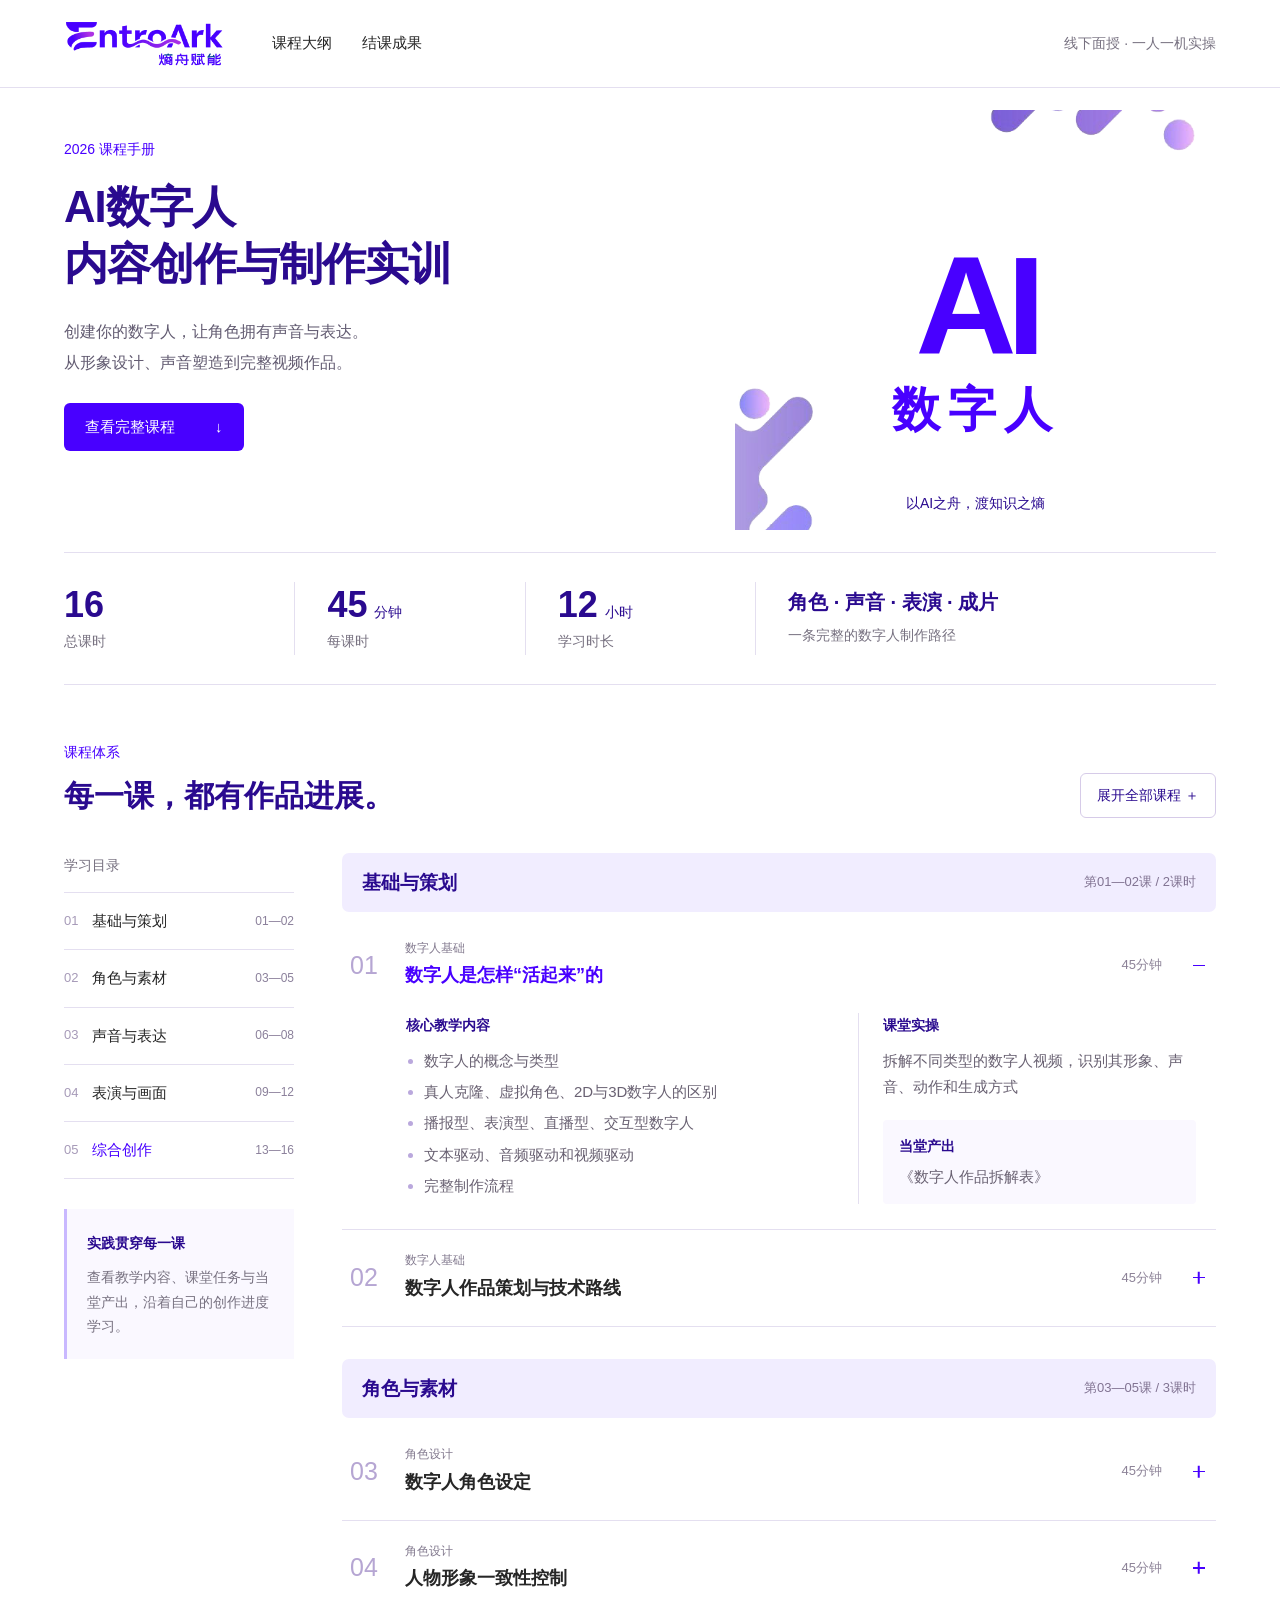
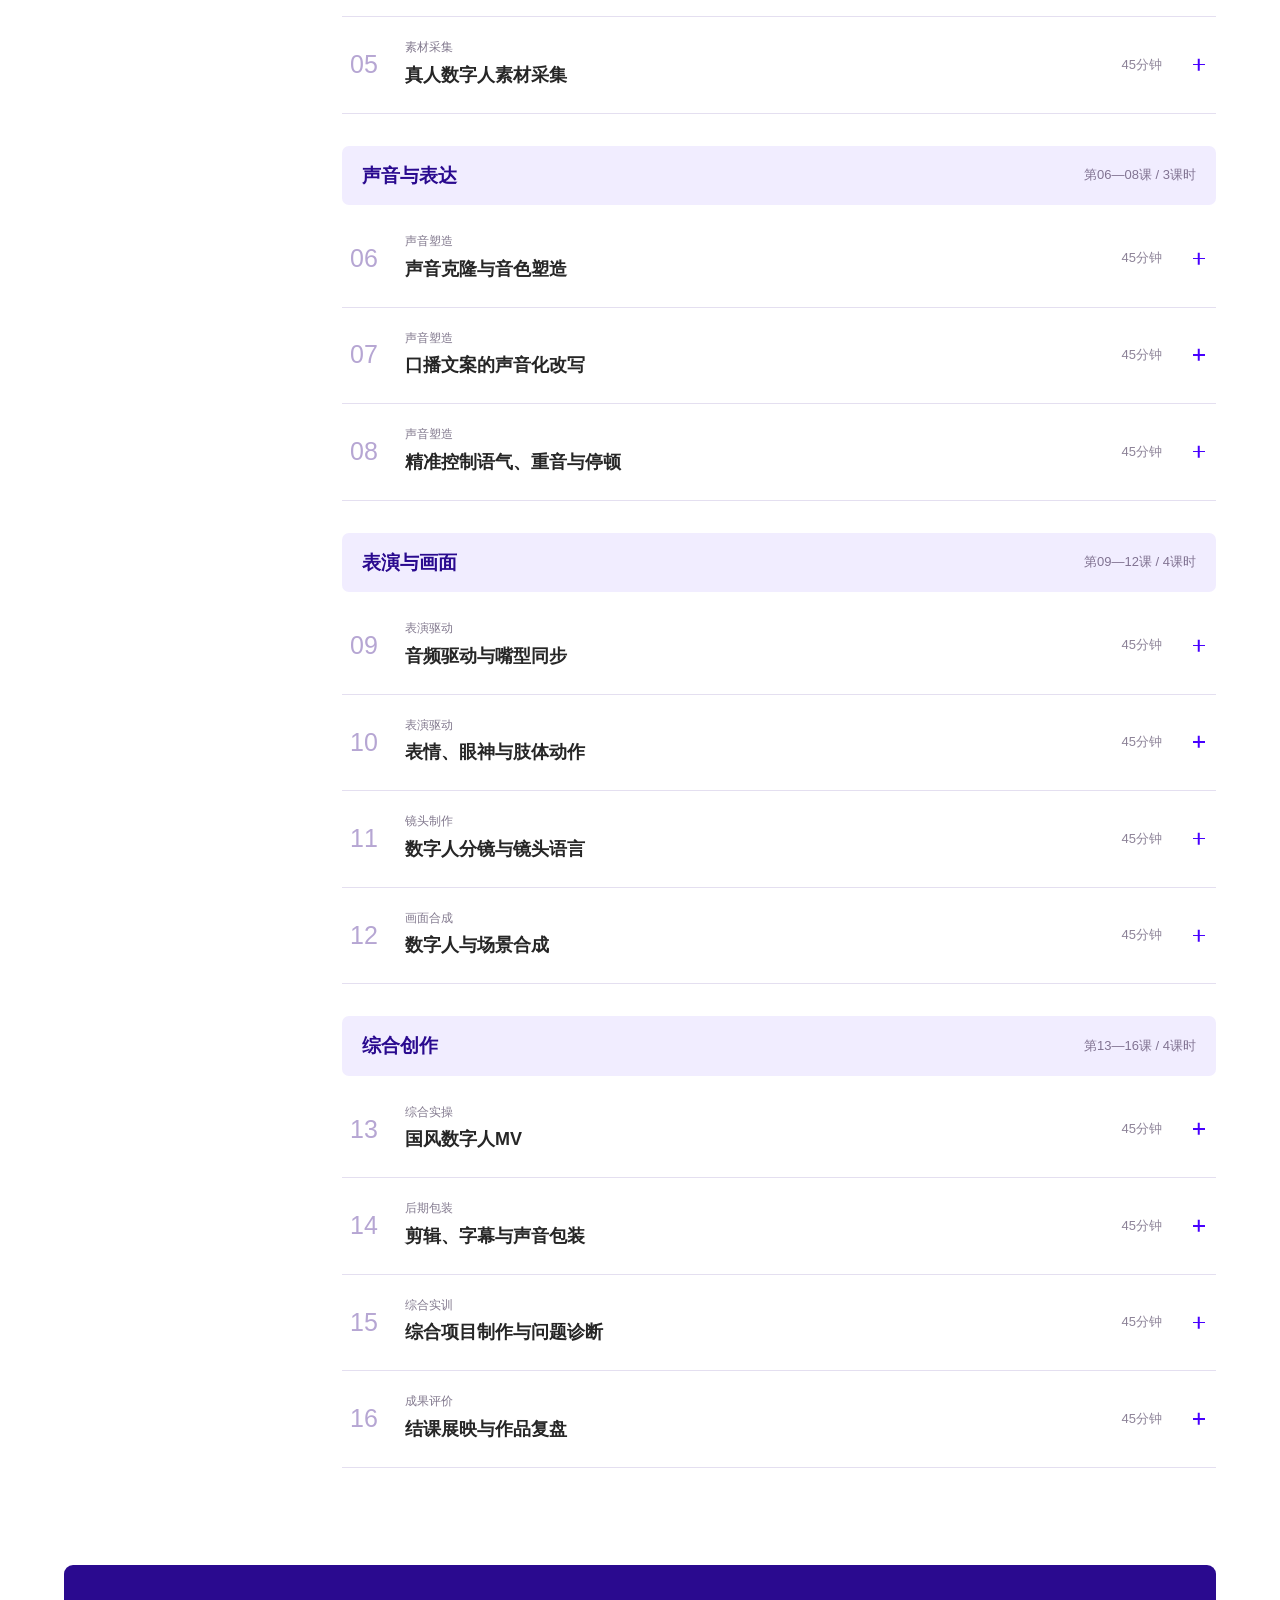
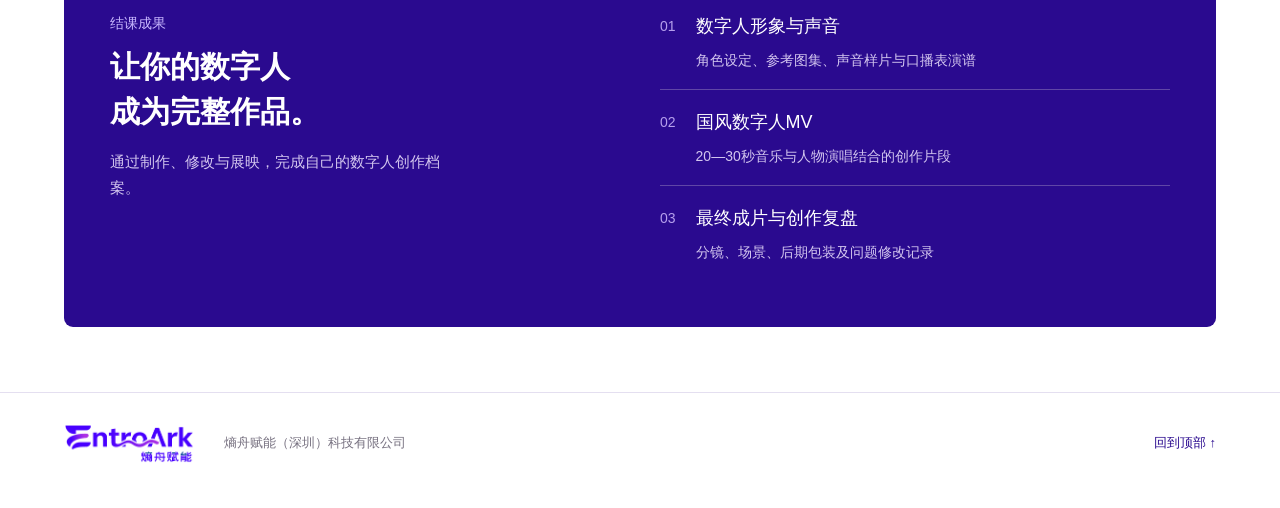
==== index.html @ 463808c7 "Deploy AI digital human course site" ====
<!doctype html><html lang="zh-CN"><head><meta charset="utf-8"><meta name="viewport" content="width=device-width,initial-scale=1"><title>AI数字人课程大纲 · 熵舟赋能</title><meta name="description" content="熵舟赋能AI数字人内容创作与制作实训，16课时课程大纲、核心教学内容、课堂实操与学习成果。"><link rel="icon" href="data:image/svg+xml,%3Csvg xmlns='http://www.w3.org/2000/svg' viewBox='0 0 32 32'%3E%3Crect width='32' height='32' rx='8' fill='%234800ff'/%3E%3Cpath d='M8 8h16v4H12v3h10v4H12v3h12v4H8z' fill='white'/%3E%3C/svg%3E"><link rel="stylesheet" href="style.css"></head><body><header class="topbar"><a class="brand" href="#top" aria-label="熵舟赋能首页"><img src="logo.png" alt="EntroArk 熵舟赋能"></a><nav aria-label="主导航"><a href="#curriculum">课程大纲</a><a href="#outcomes">结课成果</a></nav><span class="top-note">线下面授 · 一人一机实操</span></header><main id="top"><section class="hero"><div class="hero-copy"><p class="edition">2026 课程手册</p><h1>AI数字人<br>内容创作与制作实训</h1><p class="intro">创建你的数字人，让角色拥有声音与表达。<br>从形象设计、声音塑造到完整视频作品。</p><a class="primary" href="#curriculum">查看完整课程 <span aria-hidden="true">↓</span></a></div><div class="hero-art"><img src="brand-art.png" alt="" class="art"><div class="type-art" aria-hidden="true">AI<span>数字人</span></div><span class="art-caption">以AI之舟，渡知识之熵</span></div></section><div class="facts"><div><b>16</b><span>总课时</span></div><div><b>45<small>分钟</small></b><span>每课时</span></div><div><b>12<small>小时</small></b><span>学习时长</span></div><div class="fact-text"><b>角色 · 声音 · 表演 · 成片</b><span>一条完整的数字人制作路径</span></div></div><section id="curriculum" class="curriculum"><div class="section-title"><div><p class="eyebrow">课程体系</p><h2>每一课，都有作品进展。</h2></div><button id="expand" type="button" aria-expanded="false">展开全部课程 ＋</button></div><div class="curriculum-layout"><aside><p>学习目录</p><nav aria-label="课程阶段"><a href="#group-1"><span>01</span>基础与策划<small>01—02</small></a><a href="#group-2"><span>02</span>角色与素材<small>03—05</small></a><a href="#group-3"><span>03</span>声音与表达<small>06—08</small></a><a href="#group-4"><span>04</span>表演与画面<small>09—12</small></a><a href="#group-5"><span>05</span>综合创作<small>13—16</small></a></nav><div class="side-note"><b>实践贯穿每一课</b><p>查看教学内容、课堂任务与当堂产出，沿着自己的创作进度学习。</p></div></aside><div class="lessons"><section class="course-group" id="group-1"><header class="group-heading"><h3>基础与策划</h3><span>第01—02课 / 2课时</span></header><details class="lesson" id="lesson-1" open><summary><span class="lesson-number">01</span><span class="lesson-heading"><small>数字人基础</small><strong>数字人是怎样“活起来”的</strong></span><span class="duration">45分钟</span><span class="plus" aria-hidden="true"></span></summary><div class="lesson-body"><div><h4>核心教学内容</h4><ul><li>数字人的概念与类型</li><li>真人克隆、虚拟角色、2D与3D数字人的区别</li><li>播报型、表演型、直播型、交互型数字人</li><li>文本驱动、音频驱动和视频驱动</li><li>完整制作流程</li></ul></div><div class="practice"><h4>课堂实操</h4><p>拆解不同类型的数字人视频，识别其形象、声音、动作和生成方式</p><div class="output"><h4>当堂产出</h4><p>《数字人作品拆解表》</p></div></div></div></details><details class="lesson" id="lesson-2" ><summary><span class="lesson-number">02</span><span class="lesson-heading"><small>数字人基础</small><strong>数字人作品策划与技术路线</strong></span><span class="duration">45分钟</span><span class="plus" aria-hidden="true"></span></summary><div class="lesson-body"><div><h4>核心教学内容</h4><ul><li>从主题到成片的制作规划</li><li>写实、虚拟和风格化人物的选择</li><li>单人口播、多镜头讲解和剧情对话的难度区别</li><li>作品时长、画幅、场景与素材规划</li></ul></div><div class="practice"><h4>课堂实操</h4><p>选择结课作品主题，确定人物类型、视频形式和制作路线</p><div class="output"><h4>当堂产出</h4><p>《数字人作品策划单》</p></div></div></div></details></section><section class="course-group" id="group-2"><header class="group-heading"><h3>角色与素材</h3><span>第03—05课 / 3课时</span></header><details class="lesson" id="lesson-3" ><summary><span class="lesson-number">03</span><span class="lesson-heading"><small>角色设计</small><strong>数字人角色设定</strong></span><span class="duration">45分钟</span><span class="plus" aria-hidden="true"></span></summary><div class="lesson-body"><div><h4>核心教学内容</h4><ul><li>角色身份、年龄感、性格、知识背景、语言习惯和情绪基调</li><li>专家型、主持型、亲和型和剧情型角色</li><li>口头禅与表达边界</li><li>角色前后一致性</li></ul></div><div class="practice"><h4>课堂实操</h4><p>设计数字人角色，测试同一问题在不同人设下的表达</p><div class="output"><h4>当堂产出</h4><p>《数字人角色设定卡》</p></div></div></div></details><details class="lesson" id="lesson-4" ><summary><span class="lesson-number">04</span><span class="lesson-heading"><small>角色设计</small><strong>人物形象一致性控制</strong></span><span class="duration">45分钟</span><span class="plus" aria-hidden="true"></span></summary><div class="lesson-body"><div><h4>核心教学内容</h4><ul><li>脸型、五官、发型、服装、年龄和画面风格的一致性</li><li>正面、侧面、半身、全身素材</li><li>参考图使用</li><li>换脸、变年龄、服装漂移和五官变形的处理</li></ul></div><div class="practice"><h4>课堂实操</h4><p>生成同一角色的多角度素材，诊断并修正不一致问题</p><div class="output"><h4>当堂产出</h4><p>《数字人角色参考图集》</p></div></div></div></details><details class="lesson" id="lesson-5" ><summary><span class="lesson-number">05</span><span class="lesson-heading"><small>素材采集</small><strong>真人数字人素材采集</strong></span><span class="duration">45分钟</span><span class="plus" aria-hidden="true"></span></summary><div class="lesson-body"><div><h4>核心教学内容</h4><ul><li>拍摄环境、机位、构图、背景、光线和服装要求</li><li>面部遮挡、表情和动作注意事项</li><li>声音采集环境</li><li>素材质量检查</li><li>肖像与声音授权</li></ul></div><div class="practice"><h4>课堂实操</h4><p>两人一组完成形象和声音素材采集，使用检查表验收</p><div class="output"><h4>当堂产出</h4><p>《人物采集素材包》《素材质量检查表》</p></div></div></div></details></section><section class="course-group" id="group-3"><header class="group-heading"><h3>声音与表达</h3><span>第06—08课 / 3课时</span></header><details class="lesson" id="lesson-6" ><summary><span class="lesson-number">06</span><span class="lesson-heading"><small>声音塑造</small><strong>声音克隆与音色塑造</strong></span><span class="duration">45分钟</span><span class="plus" aria-hidden="true"></span></summary><div class="lesson-body"><div><h4>核心教学内容</h4><ul><li>音色、语气、情绪、语速和韵律</li><li>声音克隆素材要求</li><li>中性音色与表现力音色</li><li>数字、英文、缩写和多音字处理</li><li>吞字、破音、口音变化与音色漂移</li></ul></div><div class="practice"><h4>课堂实操</h4><p>录制声音素材，生成30秒基础口播，建立发音词典</p><div class="output"><h4>当堂产出</h4><p>数字人基础音色样片</p></div></div></div></details><details class="lesson" id="lesson-7" ><summary><span class="lesson-number">07</span><span class="lesson-heading"><small>声音塑造</small><strong>口播文案的声音化改写</strong></span><span class="duration">45分钟</span><span class="plus" aria-hidden="true"></span></summary><div class="lesson-body"><div><h4>核心教学内容</h4><ul><li>书面语与口语的区别</li><li>控制句长和呼吸长度</li><li>降低信息密度</li><li>删除AI套话</li><li>数字、日期和英文的读法转换</li><li>根据角色调整用词</li></ul></div><div class="practice"><h4>课堂实操</h4><p>将一段书面介绍改写成自然口播，通过真人试读修改</p><div class="output"><h4>当堂产出</h4><p>60秒数字人口播稿</p></div></div></div></details><details class="lesson" id="lesson-8" ><summary><span class="lesson-number">08</span><span class="lesson-heading"><small>声音塑造</small><strong>精准控制语气、重音与停顿</strong></span><span class="duration">45分钟</span><span class="plus" aria-hidden="true"></span></summary><div class="lesson-body"><div><h4>核心教学内容</h4><ul><li>口播表演谱</li><li>短停、中停和长停</li><li>重读、弱读、拖音和尾音</li><li>情绪、语速和语调控制</li><li>标点、语音标签、参数与SSML</li><li>分段生成、真人导引和后期精修</li></ul></div><div class="practice"><h4>课堂实操</h4><p>同一文案分别制作默认版、表演谱控制版和精修版</p><div class="output"><h4>当堂产出</h4><p>《数字人口播表演谱》及精修音频</p></div></div></div></details></section><section class="course-group" id="group-4"><header class="group-heading"><h3>表演与画面</h3><span>第09—12课 / 4课时</span></header><details class="lesson" id="lesson-9" ><summary><span class="lesson-number">09</span><span class="lesson-heading"><small>表演驱动</small><strong>音频驱动与嘴型同步</strong></span><span class="duration">45分钟</span><span class="plus" aria-hidden="true"></span></summary><div class="lesson-body"><div><h4>核心教学内容</h4><ul><li>数字人口型驱动原理</li><li>音素、口型和时间轴</li><li>文本驱动与最终音频驱动</li><li>干净人声的重要性</li><li>嘴型提前、延后、长句失步和句尾异常的处理</li></ul></div><div class="practice"><h4>课堂实操</h4><p>使用精修音频驱动数字人，修正一段口型问题</p><div class="output"><h4>当堂产出</h4><p>30—60秒嘴型测试视频</p></div></div></div></details><details class="lesson" id="lesson-10" ><summary><span class="lesson-number">10</span><span class="lesson-heading"><small>表演驱动</small><strong>表情、眼神与肢体动作</strong></span><span class="duration">45分钟</span><span class="plus" aria-hidden="true"></span></summary><div class="lesson-body"><div><h4>核心教学内容</h4><ul><li>嘴型、眼神、表情和微动作</li><li>眨眼与眼神落点</li><li>手势、头部动作和语义的关系</li><li>动作循环和机械点头</li><li>景别对动作的影响</li><li>恐怖谷问题</li></ul></div><div class="practice"><h4>课堂实操</h4><p>为口播稿标注表情与动作，制作机械版和自然版对比</p><div class="output"><h4>当堂产出</h4><p>《表情动作标注稿》及表演片段</p></div></div></div></details><details class="lesson" id="lesson-11" ><summary><span class="lesson-number">11</span><span class="lesson-heading"><small>镜头制作</small><strong>数字人分镜与镜头语言</strong></span><span class="duration">45分钟</span><span class="plus" aria-hidden="true"></span></summary><div class="lesson-body"><div><h4>核心教学内容</h4><ul><li>全景、中景、近景和特写</li><li>口播镜头、演示镜头、情绪镜头和转场镜头</li><li>根据文案切分镜头</li><li>数字人与图片、图表及辅助画面的组合</li></ul></div><div class="practice"><h4>课堂实操</h4><p>将60秒口播拆分成8—12个镜头，绘制简易分镜</p><div class="output"><h4>当堂产出</h4><p>《数字人视频分镜表》</p></div></div></div></details><details class="lesson" id="lesson-12" ><summary><span class="lesson-number">12</span><span class="lesson-heading"><small>画面合成</small><strong>数字人与场景合成</strong></span><span class="duration">45分钟</span><span class="plus" aria-hidden="true"></span></summary><div class="lesson-body"><div><h4>核心教学内容</h4><ul><li>纯色背景、绿幕、虚拟场景和真实场景</li><li>抠像与发丝处理</li><li>人物与背景的光线、色温、景深和清晰度匹配</li><li>阴影与空间关系</li><li>虚拟演播室搭建</li></ul></div><div class="practice"><h4>课堂实操</h4><p>将数字人放入两个不同场景，修正人物与环境不协调问题</p><div class="output"><h4>当堂产出</h4><p>两版数字人场景合成画面</p></div></div></div></details></section><section class="course-group" id="group-5"><header class="group-heading"><h3>综合创作</h3><span>第13—16课 / 4课时</span></header><details class="lesson" id="lesson-13" ><summary><span class="lesson-number">13</span><span class="lesson-heading"><small>综合实操</small><strong>国风数字人MV</strong></span><span class="duration">45分钟</span><span class="plus" aria-hidden="true"></span></summary><div class="lesson-body"><div><h4>核心教学内容</h4><ul><li>国风数字人MV的基本结构</li><li>音乐节奏与歌词情绪拆解</li><li>数字人演唱口型生成</li><li>人物、服装和国风场景统一</li><li>根据音乐节点组织人物镜头、空镜与特效镜头</li><li>卡点、转场、字幕和氛围包装</li></ul></div><div class="practice"><h4>课堂实操</h4><p>学生完成一个20—30秒的国风数字人MV片段</p><div class="output"><h4>当堂产出</h4><p>20—30秒国风数字人MV成片</p></div></div></div></details><details class="lesson" id="lesson-14" ><summary><span class="lesson-number">14</span><span class="lesson-heading"><small>后期包装</small><strong>剪辑、字幕与声音包装</strong></span><span class="duration">45分钟</span><span class="plus" aria-hidden="true"></span></summary><div class="lesson-body"><div><h4>核心教学内容</h4><ul><li>数字人视频节奏</li><li>有效停顿与自然呼吸</li><li>字幕断句和关键词强调</li><li>音乐、人声与音效关系</li><li>辅助画面与转场</li><li>不同画幅适配</li><li>输出规格</li></ul></div><div class="practice"><h4>课堂实操</h4><p>对数字人原片进行字幕、音乐、辅助画面和节奏包装</p><div class="output"><h4>当堂产出</h4><p>数字人成片1.0</p></div></div></div></details><details class="lesson" id="lesson-15" ><summary><span class="lesson-number">15</span><span class="lesson-heading"><small>综合实训</small><strong>综合项目制作与问题诊断</strong></span><span class="duration">45分钟</span><span class="plus" aria-hidden="true"></span></summary><div class="lesson-body"><div><h4>核心教学内容</h4><ul><li>综合检查人物统一、音色稳定、语气停顿、嘴型、表情动作、镜头、场景、字幕和音乐</li><li>判断重新生成或后期修改</li></ul></div><div class="practice"><h4>课堂实操</h4><p>展示半成品；同学互评；讲师诊断；学生现场修改</p><div class="output"><h4>当堂产出</h4><p>数字人成片2.0</p></div></div></div></details><details class="lesson" id="lesson-16" ><summary><span class="lesson-number">16</span><span class="lesson-heading"><small>成果评价</small><strong>结课展映与作品复盘</strong></span><span class="duration">45分钟</span><span class="plus" aria-hidden="true"></span></summary><div class="lesson-body"><div><h4>核心教学内容</h4><ul><li>创作思路说明</li><li>技术路线复盘</li><li>初始生成版与最终版对比</li><li>问题解决方法总结</li><li>个人作品档案整理</li></ul></div><div class="practice"><h4>课堂实操</h4><p>作品展映、学生讲解、同伴评价和讲师点评</p><div class="output"><h4>当堂产出</h4><p>最终成片及作品复盘报告</p></div></div></div></details></section></div></div></section><section id="outcomes" class="outcomes"><div><p class="eyebrow">结课成果</p><h2>让你的数字人<br>成为完整作品。</h2><p>通过制作、修改与展映，完成自己的数字人创作档案。</p></div><div class="outcome-list"><div><span>01</span><p><strong>数字人形象与声音</strong><small>角色设定、参考图集、声音样片与口播表演谱</small></p></div><div><span>02</span><p><strong>国风数字人MV</strong><small>20—30秒音乐与人物演唱结合的创作片段</small></p></div><div><span>03</span><p><strong>最终成片与创作复盘</strong><small>分镜、场景、后期包装及问题修改记录</small></p></div></div></section></main><footer><img src="logo.png" alt="熵舟赋能"><p>熵舟赋能（深圳）科技有限公司</p><a href="#top">回到顶部 ↑</a></footer><script src="app.js"></script></body></html>
---- style.css ----
:root{--purple:#4800ff;--ink:#2a0a8f;--text:#262626;--muted:#777180;--line:#e4dff0;--pale:#faf8ff;--soft:#f1edff}*{box-sizing:border-box}html{scroll-behavior:smooth;scroll-padding-top:100px}body{margin:0;color:var(--text);font:16px/1.75 'Microsoft YaHei','PingFang SC',sans-serif;background:#fff}a{color:inherit;text-decoration:none}button{font:inherit;cursor:pointer}a:focus-visible,button:focus-visible,summary:focus-visible{outline:3px solid #8a5cff;outline-offset:5px}.topbar{height:88px;display:flex;align-items:center;gap:48px;padding:0 max(5vw,24px);border-bottom:1px solid var(--line);background:white}.brand img{width:160px;display:block}.topbar nav{display:flex;gap:30px;font-size:15px}.topbar nav a:hover{color:var(--purple)}.top-note{margin-left:auto;color:var(--muted);font-size:14px}main,footer{max-width:1440px;margin:auto}.hero{display:grid;grid-template-columns:1.3fr 1fr;min-height:465px;margin:0 5%;border-bottom:1px solid var(--line)}.hero-copy{padding:49px 0 42px;position:relative;z-index:1}.edition{color:var(--purple);margin:0 0 17px;font-size:14px}.hero h1{font-size:clamp(32px,3.4vw,51px);line-height:1.32;letter-spacing:-1px;color:var(--ink);margin:0 0 24px;font-weight:800}.intro{color:#625b71;line-height:1.9;margin-bottom:25px}.primary{display:inline-flex;align-items:center;gap:40px;background:var(--purple);color:white;padding:11px 21px;border-radius:6px;font-size:15px}.primary:hover{background:var(--ink)}.hero-art{position:relative;overflow:hidden;margin:22px 0 22px 20px;background:white}.art{width:100%;height:100%;position:absolute;object-fit:cover;object-position:center 35%;opacity:.65}.type-art{position:absolute;inset:30px 0 0;display:flex;flex-direction:column;align-items:center;justify-content:center;font-size:140px;line-height:.98;font-weight:900;color:var(--purple);letter-spacing:-10px}.type-art span{font-size:48px;letter-spacing:8px;margin-top:12px}.art-caption{position:absolute;bottom:15px;left:0;right:0;text-align:center;color:var(--ink);font-size:14px}.facts{margin:0 5%;padding:29px 0;display:grid;grid-template-columns:1fr 1fr 1fr 2fr;border-bottom:1px solid var(--line)}.facts>div{padding-left:32px;border-left:1px solid var(--line)}.facts>div:first-child{padding-left:0;border:0}.facts b{display:block;color:var(--ink);font-size:36px;line-height:1.25}.facts b small{font-size:14px;font-weight:400;margin-left:7px}.facts span{color:var(--muted);font-size:14px}.facts .fact-text{display:flex;flex-direction:column;justify-content:center}.facts .fact-text b{font-size:20px;margin-bottom:8px}.curriculum{padding:55px 5% 65px}.section-title{display:flex;justify-content:space-between;align-items:flex-end;margin-bottom:35px;gap:20px}.eyebrow{font-size:14px;color:var(--purple);margin:0 0 8px}h2{font-size:30px;line-height:1.5;margin:0;color:var(--ink)}#expand{background:#fff;border:1px solid #d6cbe8;border-radius:6px;font-size:14px;color:var(--ink);padding:9px 16px;white-space:nowrap}.curriculum-layout{display:grid;grid-template-columns:230px 1fr;gap:48px}aside{align-self:start;position:sticky;top:30px}aside>p{font-size:14px;color:var(--muted);margin:0 0 15px}aside nav{display:flex;flex-direction:column;border-top:1px solid var(--line)}aside nav a{display:flex;align-items:center;gap:14px;padding:15px 0;border-bottom:1px solid var(--line);font-size:15px}aside nav a span{font-size:13px;color:#a69ab8}aside nav a small{margin-left:auto;color:#8b809b;font-size:12px}aside nav a:hover,aside nav a.active{color:var(--purple)}.side-note{margin-top:30px;background:var(--pale);padding:20px;border-left:3px solid #c9b8ff}.side-note b{font-size:14px;color:var(--ink)}.side-note p{font-size:14px;color:var(--muted);margin:8px 0 0}.course-group{margin-bottom:32px;scroll-margin-top:24px}.group-heading{display:flex;align-items:center;justify-content:space-between;gap:15px;padding:13px 20px;background:var(--soft);border-radius:7px;margin-bottom:6px}.group-heading h3{font-size:19px;color:var(--ink);margin:0}.group-heading>span{font-size:13px;color:#817392}.lesson{border-bottom:1px solid var(--line)}summary{display:flex;align-items:center;gap:20px;list-style:none;cursor:pointer;padding:23px 8px}summary::-webkit-details-marker{display:none}.lesson-number{font-size:25px;color:#b6a6d3;font-weight:500;min-width:35px}.lesson-heading{flex:1}.lesson-heading small{display:block;color:#82798e;font-size:12px;line-height:1.3;margin-bottom:6px}.lesson-heading strong{font-size:18px;font-weight:600;line-height:1.5}.duration{font-size:13px;color:#8c8297;white-space:nowrap}.plus{position:relative;width:18px;height:18px;margin-left:8px;flex-shrink:0}.plus:before,.plus:after{content:'';position:absolute;background:var(--purple);top:8px;left:3px;width:12px;height:1.5px}.plus:after{transform:rotate(90deg)}details[open] .plus:after{transform:rotate(0)}details[open] .lesson-heading strong,summary:hover .lesson-heading strong{color:var(--purple)}.lesson-body{padding:0 20px 25px 64px;display:grid;grid-template-columns:1.25fr 1fr;gap:30px}.lesson-body h4{font-size:14px;color:var(--ink);margin:0 0 10px}.lesson-body ul{margin:0;padding-left:18px;color:#696172;font-size:15px}.lesson-body li{margin-bottom:5px}.lesson-body li::marker{color:#baa8dd}.practice{border-left:1px solid var(--line);padding-left:24px}.practice p{font-size:15px;color:#696172;margin:0}.output{margin-top:20px;background:var(--pale);padding:14px 16px;border-radius:4px}.output h4{margin-bottom:5px}.outcomes{margin:0 5% 65px;background:var(--ink);color:white;display:grid;grid-template-columns:1fr 1fr;gap:40px;padding:46px;border-radius:9px}.outcomes h2{color:white}.outcomes .eyebrow{color:#c9b8ff}.outcomes>div>p:last-child{color:#d3c6ef;max-width:330px;font-size:15px}.outcome-list>div{display:flex;align-items:flex-start;gap:20px;padding:17px 0;border-bottom:1px solid #6046a6}.outcome-list>div:first-child{padding-top:0}.outcome-list>div:last-child{border:0}.outcome-list span{color:#b6a0ed;font-size:14px;padding-top:3px}.outcome-list p{margin:0}.outcome-list strong{display:block;font-size:18px;font-weight:500}.outcome-list small{display:block;font-size:14px;color:#d3c6ef;margin-top:5px}footer{padding:26px 5% 40px;border-top:1px solid var(--line);display:flex;align-items:center;gap:30px;font-size:13px;color:var(--muted)}footer img{width:130px}footer a{margin-left:auto;color:var(--ink)}@media(min-width:1600px){.hero h1{font-size:51px}}@media(max-width:900px){.top-note{display:none}.topbar nav{margin-left:auto}.hero{grid-template-columns:1.5fr 1fr}.type-art{font-size:110px}.type-art span{font-size:32px}.curriculum-layout{grid-template-columns:180px 1fr;gap:24px}.lesson-body{grid-template-columns:1fr;padding-left:20px;gap:22px}.practice{border-left:0;padding-left:0}.facts .fact-text b{font-size:16px}.outcomes{padding:30px;gap:25px}}@media(max-width:640px){.topbar{height:72px;padding:0 20px;gap:15px}.brand img{width:122px}.topbar nav{gap:16px;font-size:13px}.hero{display:block;min-height:auto;margin:0 20px}.hero-copy{padding:32px 0}.hero h1{font-size:32px;letter-spacing:-.5px}.intro{font-size:14px}.hero-art{display:none}.facts{margin:0 20px;grid-template-columns:repeat(3,1fr);padding:22px 0;gap:20px 0}.facts>div{padding-left:18px}.facts b{font-size:30px}.facts>div.fact-text{grid-column:1/-1;border:0;padding:12px 0 0;border-top:1px solid var(--line)}.curriculum{padding:35px 20px}.section-title{align-items:flex-start;gap:15px}.section-title h2{font-size:23px}#expand{font-size:12px;padding:7px 9px;margin-top:35px}.curriculum-layout{display:block}aside{position:static;margin-bottom:25px}aside>p,.side-note{display:none}aside nav{display:flex;flex-direction:row;overflow-x:auto;gap:16px;padding-bottom:6px}aside nav a{white-space:nowrap;gap:5px;font-size:13px;padding:10px 0}aside nav a small{display:none}.group-heading{padding:12px}.group-heading h3{font-size:17px}.group-heading>span{font-size:12px}summary{gap:12px;padding:20px 1px}.lesson-number{font-size:21px;min-width:26px}.lesson-heading strong{font-size:16px}.duration{display:none}.lesson-body{padding:0 8px 23px 38px}.outcomes{margin:0 20px 35px;display:block;padding:26px}.outcomes h2{font-size:27px}.outcome-list{margin-top:30px}footer{padding:25px 20px;flex-wrap:wrap;gap:12px}footer p{font-size:12px}footer a{font-size:12px}footer img{width:110px}}@media(prefers-reduced-motion:reduce){html{scroll-behavior:auto}}@media print{.topbar nav,.top-note,#expand,aside,.primary,footer a{display:none}.hero-art{display:none}.hero{display:block;min-height:auto}.hero-copy{padding:20px 0}.hero h1{font-size:30px}.curriculum-layout{display:block}.lesson{break-inside:avoid}.lesson-body{display:grid}.outcomes{break-inside:avoid}.curriculum{padding-top:25px}}
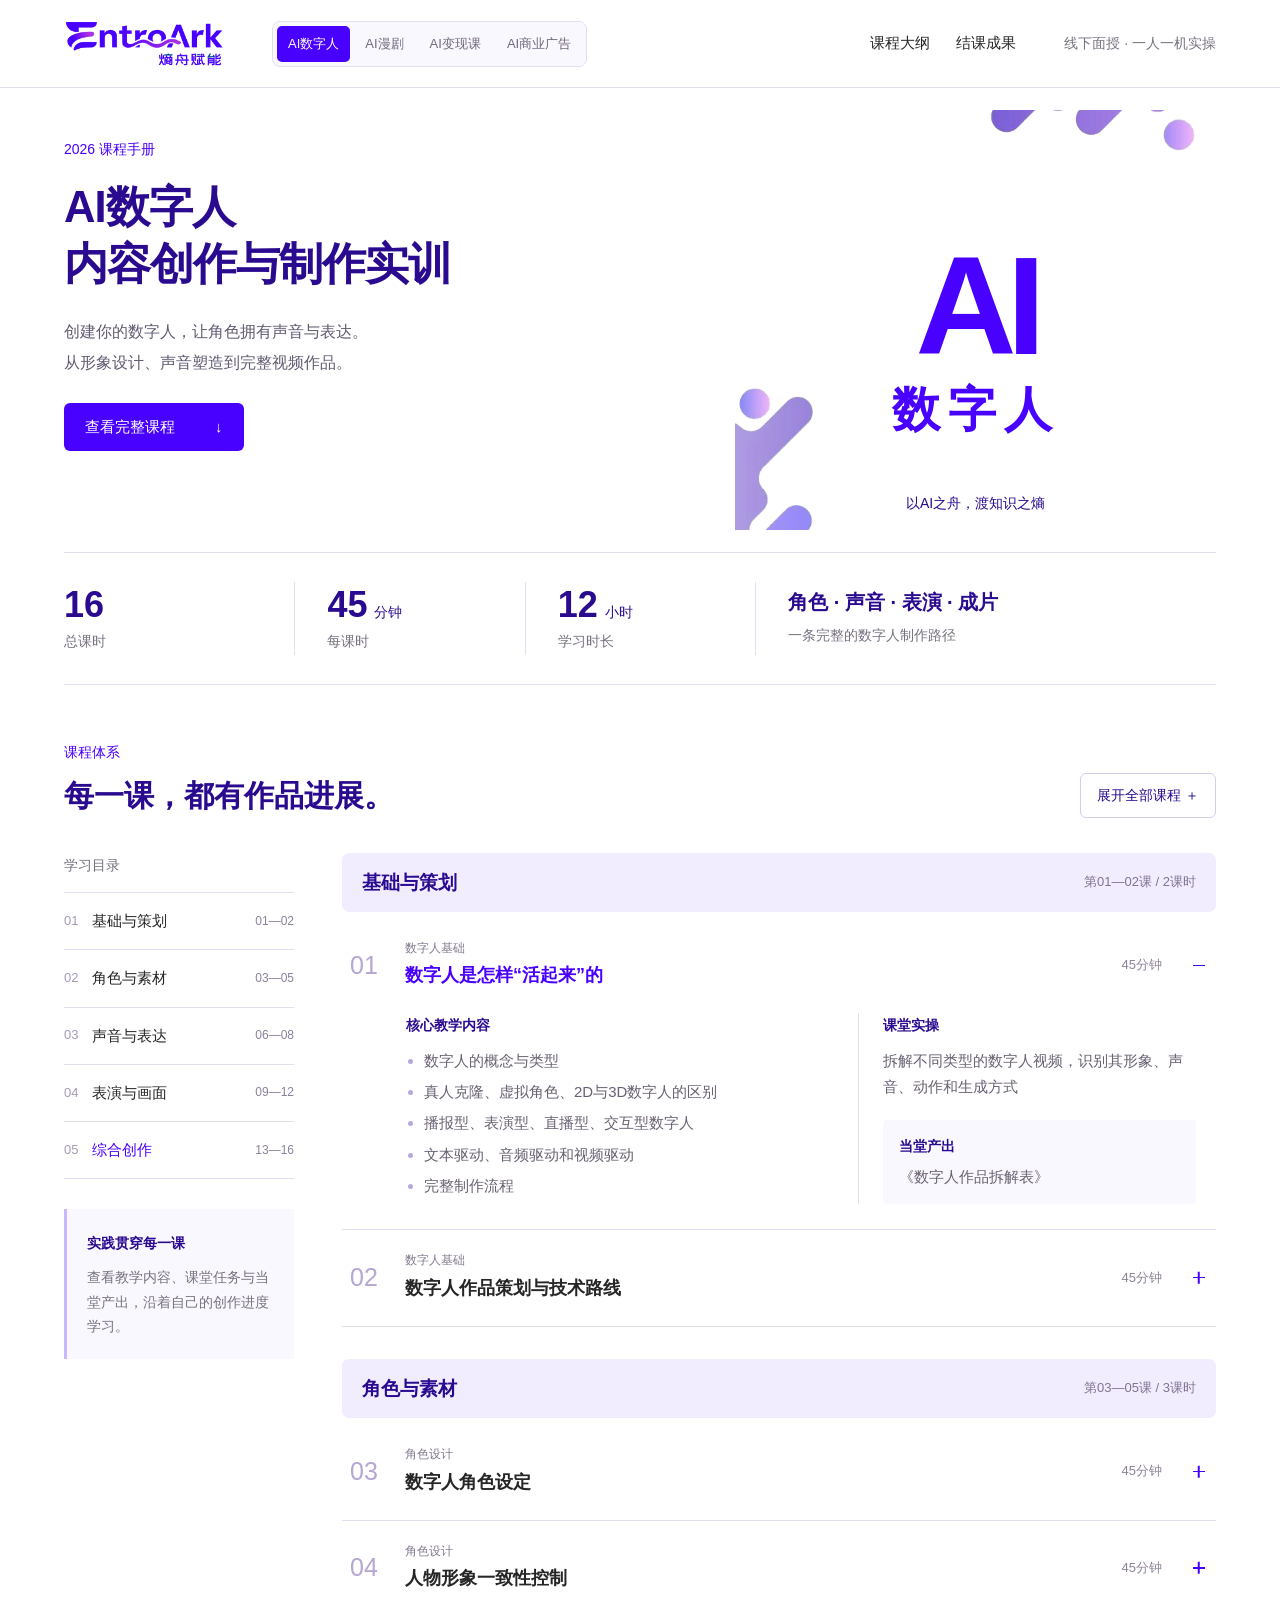
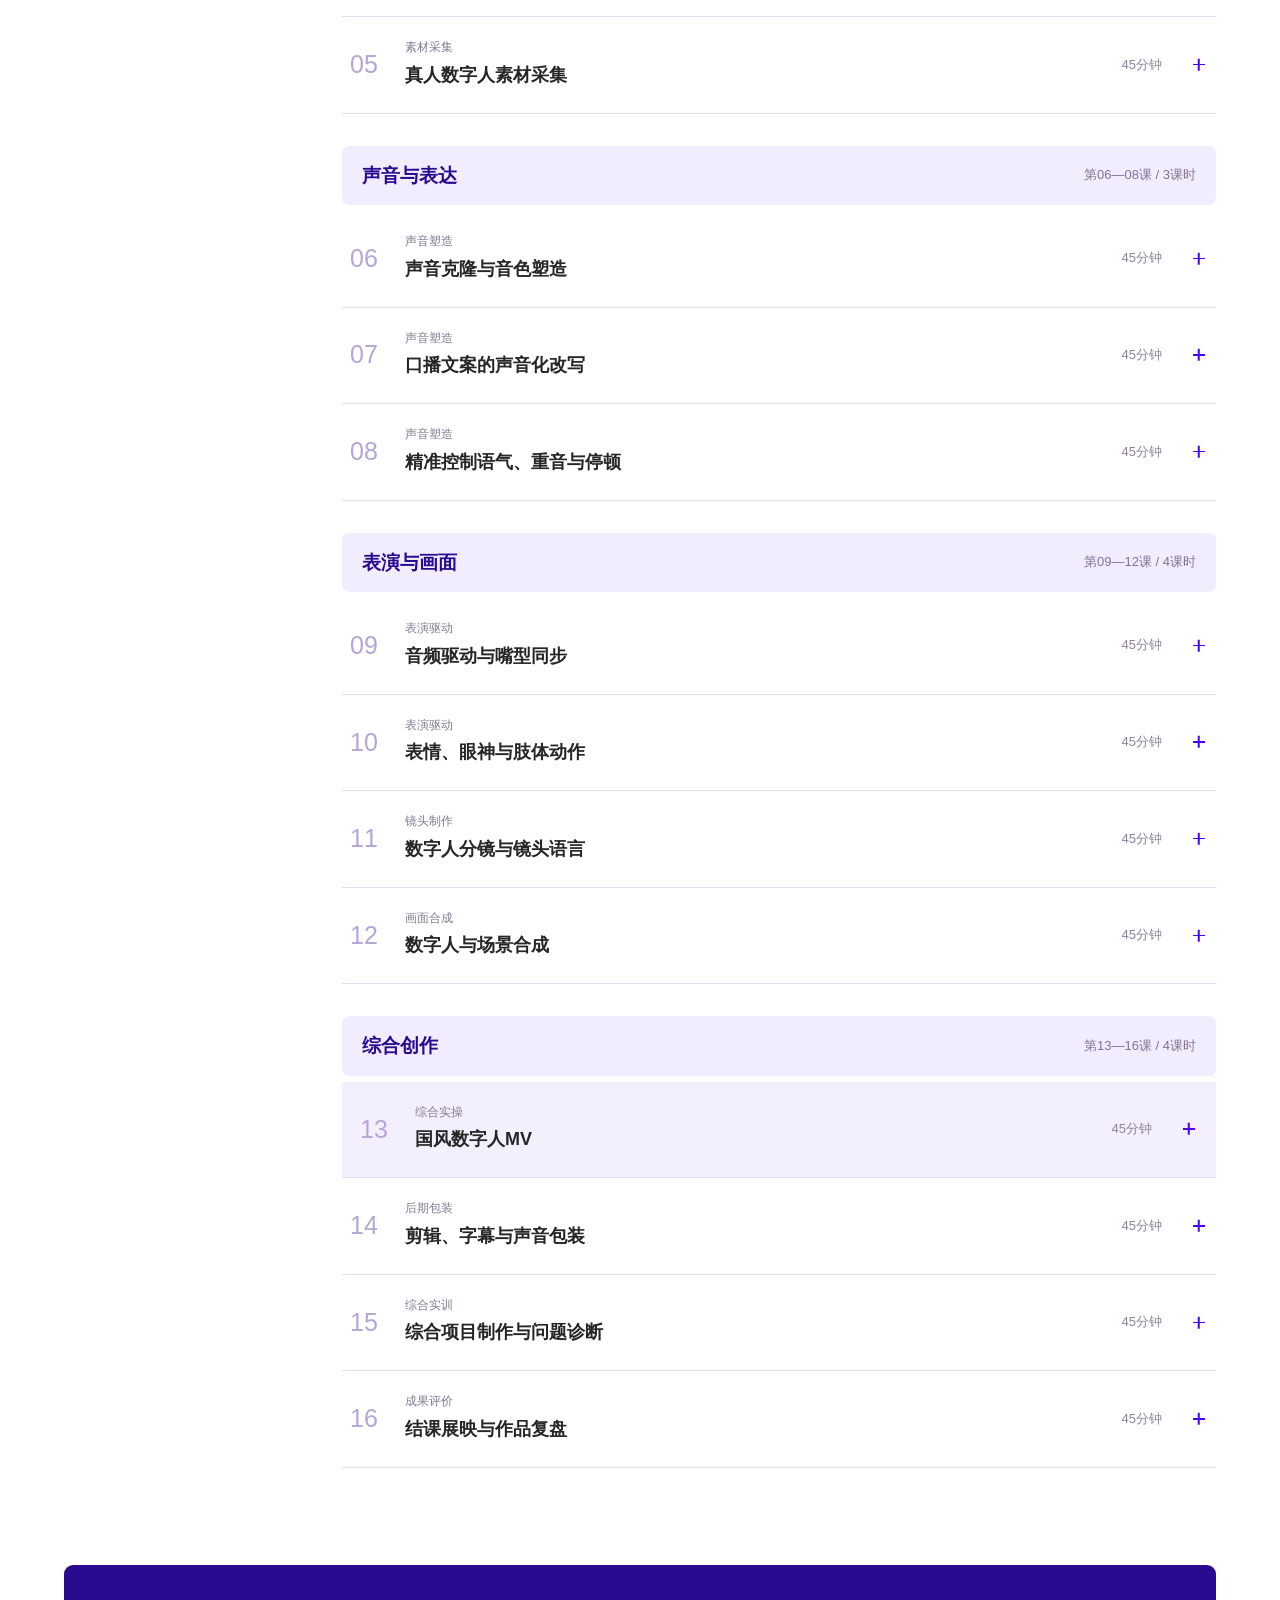
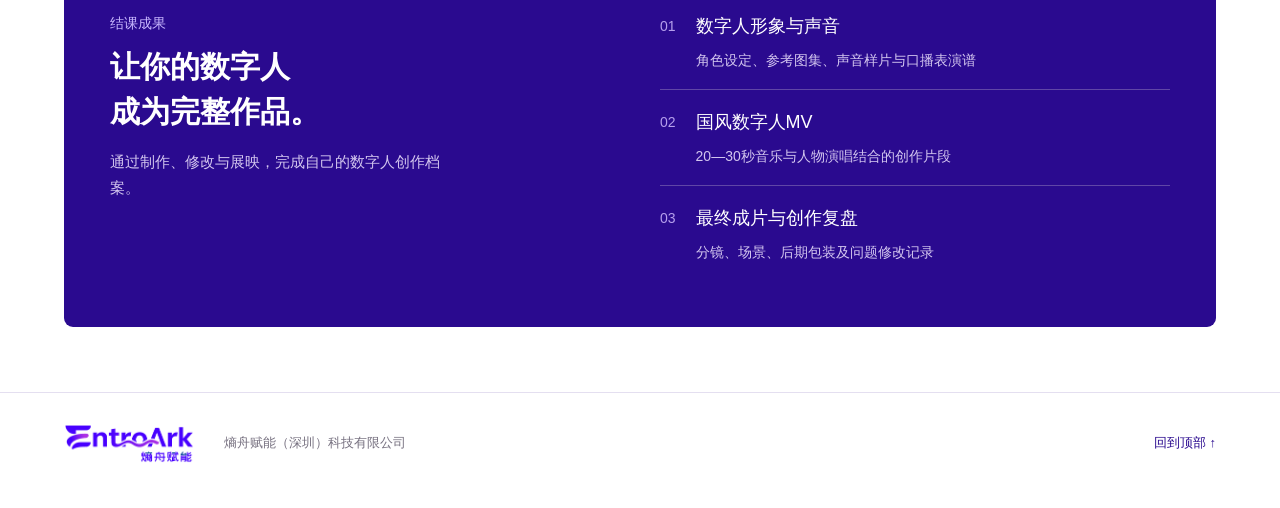
==== commit 28f08eff: "Add AI commercial advertising course category" ====
--- a/index.html
+++ b/index.html
@@ -1 +1 @@
-<!doctype html><html lang="zh-CN"><head><meta charset="utf-8"><meta name="viewport" content="width=device-width,initial-scale=1"><title>AI数字人课程大纲 · 熵舟赋能</title><meta name="description" content="熵舟赋能AI数字人内容创作与制作实训，16课时课程大纲、核心教学内容、课堂实操与学习成果。"><link rel="icon" href="data:image/svg+xml,%3Csvg xmlns='http://www.w3.org/2000/svg' viewBox='0 0 32 32'%3E%3Crect width='32' height='32' rx='8' fill='%234800ff'/%3E%3Cpath d='M8 8h16v4H12v3h10v4H12v3h12v4H8z' fill='white'/%3E%3C/svg%3E"><link rel="stylesheet" href="style.css"></head><body><header class="topbar"><a class="brand" href="#top" aria-label="熵舟赋能首页"><img src="logo.png" alt="EntroArk 熵舟赋能"></a><nav aria-label="主导航"><a href="#curriculum">课程大纲</a><a href="#outcomes">结课成果</a></nav><span class="top-note">线下面授 · 一人一机实操</span></header><main id="top"><section class="hero"><div class="hero-copy"><p class="edition">2026 课程手册</p><h1>AI数字人<br>内容创作与制作实训</h1><p class="intro">创建你的数字人，让角色拥有声音与表达。<br>从形象设计、声音塑造到完整视频作品。</p><a class="primary" href="#curriculum">查看完整课程 <span aria-hidden="true">↓</span></a></div><div class="hero-art"><img src="brand-art.png" alt="" class="art"><div class="type-art" aria-hidden="true">AI<span>数字人</span></div><span class="art-caption">以AI之舟，渡知识之熵</span></div></section><div class="facts"><div><b>16</b><span>总课时</span></div><div><b>45<small>分钟</small></b><span>每课时</span></div><div><b>12<small>小时</small></b><span>学习时长</span></div><div class="fact-text"><b>角色 · 声音 · 表演 · 成片</b><span>一条完整的数字人制作路径</span></div></div><section id="curriculum" class="curriculum"><div class="section-title"><div><p class="eyebrow">课程体系</p><h2>每一课，都有作品进展。</h2></div><button id="expand" type="button" aria-expanded="false">展开全部课程 ＋</button></div><div class="curriculum-layout"><aside><p>学习目录</p><nav aria-label="课程阶段"><a href="#group-1"><span>01</span>基础与策划<small>01—02</small></a><a href="#group-2"><span>02</span>角色与素材<small>03—05</small></a><a href="#group-3"><span>03</span>声音与表达<small>06—08</small></a><a href="#group-4"><span>04</span>表演与画面<small>09—12</small></a><a href="#group-5"><span>05</span>综合创作<small>13—16</small></a></nav><div class="side-note"><b>实践贯穿每一课</b><p>查看教学内容、课堂任务与当堂产出，沿着自己的创作进度学习。</p></div></aside><div class="lessons"><section class="course-group" id="group-1"><header class="group-heading"><h3>基础与策划</h3><span>第01—02课 / 2课时</span></header><details class="lesson" id="lesson-1" open><summary><span class="lesson-number">01</span><span class="lesson-heading"><small>数字人基础</small><strong>数字人是怎样“活起来”的</strong></span><span class="duration">45分钟</span><span class="plus" aria-hidden="true"></span></summary><div class="lesson-body"><div><h4>核心教学内容</h4><ul><li>数字人的概念与类型</li><li>真人克隆、虚拟角色、2D与3D数字人的区别</li><li>播报型、表演型、直播型、交互型数字人</li><li>文本驱动、音频驱动和视频驱动</li><li>完整制作流程</li></ul></div><div class="practice"><h4>课堂实操</h4><p>拆解不同类型的数字人视频，识别其形象、声音、动作和生成方式</p><div class="output"><h4>当堂产出</h4><p>《数字人作品拆解表》</p></div></div></div></details><details class="lesson" id="lesson-2" ><summary><span class="lesson-number">02</span><span class="lesson-heading"><small>数字人基础</small><strong>数字人作品策划与技术路线</strong></span><span class="duration">45分钟</span><span class="plus" aria-hidden="true"></span></summary><div class="lesson-body"><div><h4>核心教学内容</h4><ul><li>从主题到成片的制作规划</li><li>写实、虚拟和风格化人物的选择</li><li>单人口播、多镜头讲解和剧情对话的难度区别</li><li>作品时长、画幅、场景与素材规划</li></ul></div><div class="practice"><h4>课堂实操</h4><p>选择结课作品主题，确定人物类型、视频形式和制作路线</p><div class="output"><h4>当堂产出</h4><p>《数字人作品策划单》</p></div></div></div></details></section><section class="course-group" id="group-2"><header class="group-heading"><h3>角色与素材</h3><span>第03—05课 / 3课时</span></header><details class="lesson" id="lesson-3" ><summary><span class="lesson-number">03</span><span class="lesson-heading"><small>角色设计</small><strong>数字人角色设定</strong></span><span class="duration">45分钟</span><span class="plus" aria-hidden="true"></span></summary><div class="lesson-body"><div><h4>核心教学内容</h4><ul><li>角色身份、年龄感、性格、知识背景、语言习惯和情绪基调</li><li>专家型、主持型、亲和型和剧情型角色</li><li>口头禅与表达边界</li><li>角色前后一致性</li></ul></div><div class="practice"><h4>课堂实操</h4><p>设计数字人角色，测试同一问题在不同人设下的表达</p><div class="output"><h4>当堂产出</h4><p>《数字人角色设定卡》</p></div></div></div></details><details class="lesson" id="lesson-4" ><summary><span class="lesson-number">04</span><span class="lesson-heading"><small>角色设计</small><strong>人物形象一致性控制</strong></span><span class="duration">45分钟</span><span class="plus" aria-hidden="true"></span></summary><div class="lesson-body"><div><h4>核心教学内容</h4><ul><li>脸型、五官、发型、服装、年龄和画面风格的一致性</li><li>正面、侧面、半身、全身素材</li><li>参考图使用</li><li>换脸、变年龄、服装漂移和五官变形的处理</li></ul></div><div class="practice"><h4>课堂实操</h4><p>生成同一角色的多角度素材，诊断并修正不一致问题</p><div class="output"><h4>当堂产出</h4><p>《数字人角色参考图集》</p></div></div></div></details><details class="lesson" id="lesson-5" ><summary><span class="lesson-number">05</span><span class="lesson-heading"><small>素材采集</small><strong>真人数字人素材采集</strong></span><span class="duration">45分钟</span><span class="plus" aria-hidden="true"></span></summary><div class="lesson-body"><div><h4>核心教学内容</h4><ul><li>拍摄环境、机位、构图、背景、光线和服装要求</li><li>面部遮挡、表情和动作注意事项</li><li>声音采集环境</li><li>素材质量检查</li><li>肖像与声音授权</li></ul></div><div class="practice"><h4>课堂实操</h4><p>两人一组完成形象和声音素材采集，使用检查表验收</p><div class="output"><h4>当堂产出</h4><p>《人物采集素材包》《素材质量检查表》</p></div></div></div></details></section><section class="course-group" id="group-3"><header class="group-heading"><h3>声音与表达</h3><span>第06—08课 / 3课时</span></header><details class="lesson" id="lesson-6" ><summary><span class="lesson-number">06</span><span class="lesson-heading"><small>声音塑造</small><strong>声音克隆与音色塑造</strong></span><span class="duration">45分钟</span><span class="plus" aria-hidden="true"></span></summary><div class="lesson-body"><div><h4>核心教学内容</h4><ul><li>音色、语气、情绪、语速和韵律</li><li>声音克隆素材要求</li><li>中性音色与表现力音色</li><li>数字、英文、缩写和多音字处理</li><li>吞字、破音、口音变化与音色漂移</li></ul></div><div class="practice"><h4>课堂实操</h4><p>录制声音素材，生成30秒基础口播，建立发音词典</p><div class="output"><h4>当堂产出</h4><p>数字人基础音色样片</p></div></div></div></details><details class="lesson" id="lesson-7" ><summary><span class="lesson-number">07</span><span class="lesson-heading"><small>声音塑造</small><strong>口播文案的声音化改写</strong></span><span class="duration">45分钟</span><span class="plus" aria-hidden="true"></span></summary><div class="lesson-body"><div><h4>核心教学内容</h4><ul><li>书面语与口语的区别</li><li>控制句长和呼吸长度</li><li>降低信息密度</li><li>删除AI套话</li><li>数字、日期和英文的读法转换</li><li>根据角色调整用词</li></ul></div><div class="practice"><h4>课堂实操</h4><p>将一段书面介绍改写成自然口播，通过真人试读修改</p><div class="output"><h4>当堂产出</h4><p>60秒数字人口播稿</p></div></div></div></details><details class="lesson" id="lesson-8" ><summary><span class="lesson-number">08</span><span class="lesson-heading"><small>声音塑造</small><strong>精准控制语气、重音与停顿</strong></span><span class="duration">45分钟</span><span class="plus" aria-hidden="true"></span></summary><div class="lesson-body"><div><h4>核心教学内容</h4><ul><li>口播表演谱</li><li>短停、中停和长停</li><li>重读、弱读、拖音和尾音</li><li>情绪、语速和语调控制</li><li>标点、语音标签、参数与SSML</li><li>分段生成、真人导引和后期精修</li></ul></div><div class="practice"><h4>课堂实操</h4><p>同一文案分别制作默认版、表演谱控制版和精修版</p><div class="output"><h4>当堂产出</h4><p>《数字人口播表演谱》及精修音频</p></div></div></div></details></section><section class="course-group" id="group-4"><header class="group-heading"><h3>表演与画面</h3><span>第09—12课 / 4课时</span></header><details class="lesson" id="lesson-9" ><summary><span class="lesson-number">09</span><span class="lesson-heading"><small>表演驱动</small><strong>音频驱动与嘴型同步</strong></span><span class="duration">45分钟</span><span class="plus" aria-hidden="true"></span></summary><div class="lesson-body"><div><h4>核心教学内容</h4><ul><li>数字人口型驱动原理</li><li>音素、口型和时间轴</li><li>文本驱动与最终音频驱动</li><li>干净人声的重要性</li><li>嘴型提前、延后、长句失步和句尾异常的处理</li></ul></div><div class="practice"><h4>课堂实操</h4><p>使用精修音频驱动数字人，修正一段口型问题</p><div class="output"><h4>当堂产出</h4><p>30—60秒嘴型测试视频</p></div></div></div></details><details class="lesson" id="lesson-10" ><summary><span class="lesson-number">10</span><span class="lesson-heading"><small>表演驱动</small><strong>表情、眼神与肢体动作</strong></span><span class="duration">45分钟</span><span class="plus" aria-hidden="true"></span></summary><div class="lesson-body"><div><h4>核心教学内容</h4><ul><li>嘴型、眼神、表情和微动作</li><li>眨眼与眼神落点</li><li>手势、头部动作和语义的关系</li><li>动作循环和机械点头</li><li>景别对动作的影响</li><li>恐怖谷问题</li></ul></div><div class="practice"><h4>课堂实操</h4><p>为口播稿标注表情与动作，制作机械版和自然版对比</p><div class="output"><h4>当堂产出</h4><p>《表情动作标注稿》及表演片段</p></div></div></div></details><details class="lesson" id="lesson-11" ><summary><span class="lesson-number">11</span><span class="lesson-heading"><small>镜头制作</small><strong>数字人分镜与镜头语言</strong></span><span class="duration">45分钟</span><span class="plus" aria-hidden="true"></span></summary><div class="lesson-body"><div><h4>核心教学内容</h4><ul><li>全景、中景、近景和特写</li><li>口播镜头、演示镜头、情绪镜头和转场镜头</li><li>根据文案切分镜头</li><li>数字人与图片、图表及辅助画面的组合</li></ul></div><div class="practice"><h4>课堂实操</h4><p>将60秒口播拆分成8—12个镜头，绘制简易分镜</p><div class="output"><h4>当堂产出</h4><p>《数字人视频分镜表》</p></div></div></div></details><details class="lesson" id="lesson-12" ><summary><span class="lesson-number">12</span><span class="lesson-heading"><small>画面合成</small><strong>数字人与场景合成</strong></span><span class="duration">45分钟</span><span class="plus" aria-hidden="true"></span></summary><div class="lesson-body"><div><h4>核心教学内容</h4><ul><li>纯色背景、绿幕、虚拟场景和真实场景</li><li>抠像与发丝处理</li><li>人物与背景的光线、色温、景深和清晰度匹配</li><li>阴影与空间关系</li><li>虚拟演播室搭建</li></ul></div><div class="practice"><h4>课堂实操</h4><p>将数字人放入两个不同场景，修正人物与环境不协调问题</p><div class="output"><h4>当堂产出</h4><p>两版数字人场景合成画面</p></div></div></div></details></section><section class="course-group" id="group-5"><header class="group-heading"><h3>综合创作</h3><span>第13—16课 / 4课时</span></header><details class="lesson" id="lesson-13" ><summary><span class="lesson-number">13</span><span class="lesson-heading"><small>综合实操</small><strong>国风数字人MV</strong></span><span class="duration">45分钟</span><span class="plus" aria-hidden="true"></span></summary><div class="lesson-body"><div><h4>核心教学内容</h4><ul><li>国风数字人MV的基本结构</li><li>音乐节奏与歌词情绪拆解</li><li>数字人演唱口型生成</li><li>人物、服装和国风场景统一</li><li>根据音乐节点组织人物镜头、空镜与特效镜头</li><li>卡点、转场、字幕和氛围包装</li></ul></div><div class="practice"><h4>课堂实操</h4><p>学生完成一个20—30秒的国风数字人MV片段</p><div class="output"><h4>当堂产出</h4><p>20—30秒国风数字人MV成片</p></div></div></div></details><details class="lesson" id="lesson-14" ><summary><span class="lesson-number">14</span><span class="lesson-heading"><small>后期包装</small><strong>剪辑、字幕与声音包装</strong></span><span class="duration">45分钟</span><span class="plus" aria-hidden="true"></span></summary><div class="lesson-body"><div><h4>核心教学内容</h4><ul><li>数字人视频节奏</li><li>有效停顿与自然呼吸</li><li>字幕断句和关键词强调</li><li>音乐、人声与音效关系</li><li>辅助画面与转场</li><li>不同画幅适配</li><li>输出规格</li></ul></div><div class="practice"><h4>课堂实操</h4><p>对数字人原片进行字幕、音乐、辅助画面和节奏包装</p><div class="output"><h4>当堂产出</h4><p>数字人成片1.0</p></div></div></div></details><details class="lesson" id="lesson-15" ><summary><span class="lesson-number">15</span><span class="lesson-heading"><small>综合实训</small><strong>综合项目制作与问题诊断</strong></span><span class="duration">45分钟</span><span class="plus" aria-hidden="true"></span></summary><div class="lesson-body"><div><h4>核心教学内容</h4><ul><li>综合检查人物统一、音色稳定、语气停顿、嘴型、表情动作、镜头、场景、字幕和音乐</li><li>判断重新生成或后期修改</li></ul></div><div class="practice"><h4>课堂实操</h4><p>展示半成品；同学互评；讲师诊断；学生现场修改</p><div class="output"><h4>当堂产出</h4><p>数字人成片2.0</p></div></div></div></details><details class="lesson" id="lesson-16" ><summary><span class="lesson-number">16</span><span class="lesson-heading"><small>成果评价</small><strong>结课展映与作品复盘</strong></span><span class="duration">45分钟</span><span class="plus" aria-hidden="true"></span></summary><div class="lesson-body"><div><h4>核心教学内容</h4><ul><li>创作思路说明</li><li>技术路线复盘</li><li>初始生成版与最终版对比</li><li>问题解决方法总结</li><li>个人作品档案整理</li></ul></div><div class="practice"><h4>课堂实操</h4><p>作品展映、学生讲解、同伴评价和讲师点评</p><div class="output"><h4>当堂产出</h4><p>最终成片及作品复盘报告</p></div></div></div></details></section></div></div></section><section id="outcomes" class="outcomes"><div><p class="eyebrow">结课成果</p><h2>让你的数字人<br>成为完整作品。</h2><p>通过制作、修改与展映，完成自己的数字人创作档案。</p></div><div class="outcome-list"><div><span>01</span><p><strong>数字人形象与声音</strong><small>角色设定、参考图集、声音样片与口播表演谱</small></p></div><div><span>02</span><p><strong>国风数字人MV</strong><small>20—30秒音乐与人物演唱结合的创作片段</small></p></div><div><span>03</span><p><strong>最终成片与创作复盘</strong><small>分镜、场景、后期包装及问题修改记录</small></p></div></div></section></main><footer><img src="logo.png" alt="熵舟赋能"><p>熵舟赋能（深圳）科技有限公司</p><a href="#top">回到顶部 ↑</a></footer><script src="app.js"></script></body></html>+<!doctype html><html lang="zh-CN"><head><meta charset="utf-8"><meta name="viewport" content="width=device-width,initial-scale=1"><title>AI数字人课程大纲 · 熵舟赋能</title><meta name="description" content="熵舟赋能AI数字人内容创作与制作实训，16课时课程大纲、核心教学内容、课堂实操与学习成果。"><link rel="icon" href="data:image/svg+xml,%3Csvg xmlns='http://www.w3.org/2000/svg' viewBox='0 0 32 32'%3E%3Crect width='32' height='32' rx='8' fill='%234800ff'/%3E%3Cpath d='M8 8h16v4H12v3h10v4H12v3h12v4H8z' fill='white'/%3E%3C/svg%3E"><link rel="stylesheet" href="style.css?v=20261014-ads"></head><body><header class="topbar"><a class="brand" href="#top" aria-label="熵舟赋能首页"><img src="logo.png" alt="EntroArk 熵舟赋能"></a><nav aria-label="主导航"><a href="#curriculum">课程大纲</a><a href="#outcomes">结课成果</a></nav><span class="top-note">线下面授 · 一人一机实操</span></header><main id="top"><section class="hero"><div class="hero-copy"><p class="edition">2026 课程手册</p><h1>AI数字人<br>内容创作与制作实训</h1><p class="intro">创建你的数字人，让角色拥有声音与表达。<br>从形象设计、声音塑造到完整视频作品。</p><a class="primary" href="#curriculum">查看完整课程 <span aria-hidden="true">↓</span></a></div><div class="hero-art"><img src="brand-art.png" alt="" class="art"><div class="type-art" aria-hidden="true">AI<span>数字人</span></div><span class="art-caption">以AI之舟，渡知识之熵</span></div></section><div class="facts"><div><b>16</b><span>总课时</span></div><div><b>45<small>分钟</small></b><span>每课时</span></div><div><b>12<small>小时</small></b><span>学习时长</span></div><div class="fact-text"><b>角色 · 声音 · 表演 · 成片</b><span>一条完整的数字人制作路径</span></div></div><section id="curriculum" class="curriculum"><div class="section-title"><div><p class="eyebrow">课程体系</p><h2>每一课，都有作品进展。</h2></div><button id="expand" type="button" aria-expanded="false">展开全部课程 ＋</button></div><div class="curriculum-layout"><aside><p>学习目录</p><nav aria-label="课程阶段"><a href="#group-1"><span>01</span>基础与策划<small>01—02</small></a><a href="#group-2"><span>02</span>角色与素材<small>03—05</small></a><a href="#group-3"><span>03</span>声音与表达<small>06—08</small></a><a href="#group-4"><span>04</span>表演与画面<small>09—12</small></a><a href="#group-5"><span>05</span>综合创作<small>13—16</small></a></nav><div class="side-note"><b>实践贯穿每一课</b><p>查看教学内容、课堂任务与当堂产出，沿着自己的创作进度学习。</p></div></aside><div class="lessons"><section class="course-group" id="group-1"><header class="group-heading"><h3>基础与策划</h3><span>第01—02课 / 2课时</span></header><details class="lesson" id="lesson-1" open><summary><span class="lesson-number">01</span><span class="lesson-heading"><small>数字人基础</small><strong>数字人是怎样“活起来”的</strong></span><span class="duration">45分钟</span><span class="plus" aria-hidden="true"></span></summary><div class="lesson-body"><div><h4>核心教学内容</h4><ul><li>数字人的概念与类型</li><li>真人克隆、虚拟角色、2D与3D数字人的区别</li><li>播报型、表演型、直播型、交互型数字人</li><li>文本驱动、音频驱动和视频驱动</li><li>完整制作流程</li></ul></div><div class="practice"><h4>课堂实操</h4><p>拆解不同类型的数字人视频，识别其形象、声音、动作和生成方式</p><div class="output"><h4>当堂产出</h4><p>《数字人作品拆解表》</p></div></div></div></details><details class="lesson" id="lesson-2" ><summary><span class="lesson-number">02</span><span class="lesson-heading"><small>数字人基础</small><strong>数字人作品策划与技术路线</strong></span><span class="duration">45分钟</span><span class="plus" aria-hidden="true"></span></summary><div class="lesson-body"><div><h4>核心教学内容</h4><ul><li>从主题到成片的制作规划</li><li>写实、虚拟和风格化人物的选择</li><li>单人口播、多镜头讲解和剧情对话的难度区别</li><li>作品时长、画幅、场景与素材规划</li></ul></div><div class="practice"><h4>课堂实操</h4><p>选择结课作品主题，确定人物类型、视频形式和制作路线</p><div class="output"><h4>当堂产出</h4><p>《数字人作品策划单》</p></div></div></div></details></section><section class="course-group" id="group-2"><header class="group-heading"><h3>角色与素材</h3><span>第03—05课 / 3课时</span></header><details class="lesson" id="lesson-3" ><summary><span class="lesson-number">03</span><span class="lesson-heading"><small>角色设计</small><strong>数字人角色设定</strong></span><span class="duration">45分钟</span><span class="plus" aria-hidden="true"></span></summary><div class="lesson-body"><div><h4>核心教学内容</h4><ul><li>角色身份、年龄感、性格、知识背景、语言习惯和情绪基调</li><li>专家型、主持型、亲和型和剧情型角色</li><li>口头禅与表达边界</li><li>角色前后一致性</li></ul></div><div class="practice"><h4>课堂实操</h4><p>设计数字人角色，测试同一问题在不同人设下的表达</p><div class="output"><h4>当堂产出</h4><p>《数字人角色设定卡》</p></div></div></div></details><details class="lesson" id="lesson-4" ><summary><span class="lesson-number">04</span><span class="lesson-heading"><small>角色设计</small><strong>人物形象一致性控制</strong></span><span class="duration">45分钟</span><span class="plus" aria-hidden="true"></span></summary><div class="lesson-body"><div><h4>核心教学内容</h4><ul><li>脸型、五官、发型、服装、年龄和画面风格的一致性</li><li>正面、侧面、半身、全身素材</li><li>参考图使用</li><li>换脸、变年龄、服装漂移和五官变形的处理</li></ul></div><div class="practice"><h4>课堂实操</h4><p>生成同一角色的多角度素材，诊断并修正不一致问题</p><div class="output"><h4>当堂产出</h4><p>《数字人角色参考图集》</p></div></div></div></details><details class="lesson" id="lesson-5" ><summary><span class="lesson-number">05</span><span class="lesson-heading"><small>素材采集</small><strong>真人数字人素材采集</strong></span><span class="duration">45分钟</span><span class="plus" aria-hidden="true"></span></summary><div class="lesson-body"><div><h4>核心教学内容</h4><ul><li>拍摄环境、机位、构图、背景、光线和服装要求</li><li>面部遮挡、表情和动作注意事项</li><li>声音采集环境</li><li>素材质量检查</li><li>肖像与声音授权</li></ul></div><div class="practice"><h4>课堂实操</h4><p>两人一组完成形象和声音素材采集，使用检查表验收</p><div class="output"><h4>当堂产出</h4><p>《人物采集素材包》《素材质量检查表》</p></div></div></div></details></section><section class="course-group" id="group-3"><header class="group-heading"><h3>声音与表达</h3><span>第06—08课 / 3课时</span></header><details class="lesson" id="lesson-6" ><summary><span class="lesson-number">06</span><span class="lesson-heading"><small>声音塑造</small><strong>声音克隆与音色塑造</strong></span><span class="duration">45分钟</span><span class="plus" aria-hidden="true"></span></summary><div class="lesson-body"><div><h4>核心教学内容</h4><ul><li>音色、语气、情绪、语速和韵律</li><li>声音克隆素材要求</li><li>中性音色与表现力音色</li><li>数字、英文、缩写和多音字处理</li><li>吞字、破音、口音变化与音色漂移</li></ul></div><div class="practice"><h4>课堂实操</h4><p>录制声音素材，生成30秒基础口播，建立发音词典</p><div class="output"><h4>当堂产出</h4><p>数字人基础音色样片</p></div></div></div></details><details class="lesson" id="lesson-7" ><summary><span class="lesson-number">07</span><span class="lesson-heading"><small>声音塑造</small><strong>口播文案的声音化改写</strong></span><span class="duration">45分钟</span><span class="plus" aria-hidden="true"></span></summary><div class="lesson-body"><div><h4>核心教学内容</h4><ul><li>书面语与口语的区别</li><li>控制句长和呼吸长度</li><li>降低信息密度</li><li>删除AI套话</li><li>数字、日期和英文的读法转换</li><li>根据角色调整用词</li></ul></div><div class="practice"><h4>课堂实操</h4><p>将一段书面介绍改写成自然口播，通过真人试读修改</p><div class="output"><h4>当堂产出</h4><p>60秒数字人口播稿</p></div></div></div></details><details class="lesson" id="lesson-8" ><summary><span class="lesson-number">08</span><span class="lesson-heading"><small>声音塑造</small><strong>精准控制语气、重音与停顿</strong></span><span class="duration">45分钟</span><span class="plus" aria-hidden="true"></span></summary><div class="lesson-body"><div><h4>核心教学内容</h4><ul><li>口播表演谱</li><li>短停、中停和长停</li><li>重读、弱读、拖音和尾音</li><li>情绪、语速和语调控制</li><li>标点、语音标签、参数与SSML</li><li>分段生成、真人导引和后期精修</li></ul></div><div class="practice"><h4>课堂实操</h4><p>同一文案分别制作默认版、表演谱控制版和精修版</p><div class="output"><h4>当堂产出</h4><p>《数字人口播表演谱》及精修音频</p></div></div></div></details></section><section class="course-group" id="group-4"><header class="group-heading"><h3>表演与画面</h3><span>第09—12课 / 4课时</span></header><details class="lesson" id="lesson-9" ><summary><span class="lesson-number">09</span><span class="lesson-heading"><small>表演驱动</small><strong>音频驱动与嘴型同步</strong></span><span class="duration">45分钟</span><span class="plus" aria-hidden="true"></span></summary><div class="lesson-body"><div><h4>核心教学内容</h4><ul><li>数字人口型驱动原理</li><li>音素、口型和时间轴</li><li>文本驱动与最终音频驱动</li><li>干净人声的重要性</li><li>嘴型提前、延后、长句失步和句尾异常的处理</li></ul></div><div class="practice"><h4>课堂实操</h4><p>使用精修音频驱动数字人，修正一段口型问题</p><div class="output"><h4>当堂产出</h4><p>30—60秒嘴型测试视频</p></div></div></div></details><details class="lesson" id="lesson-10" ><summary><span class="lesson-number">10</span><span class="lesson-heading"><small>表演驱动</small><strong>表情、眼神与肢体动作</strong></span><span class="duration">45分钟</span><span class="plus" aria-hidden="true"></span></summary><div class="lesson-body"><div><h4>核心教学内容</h4><ul><li>嘴型、眼神、表情和微动作</li><li>眨眼与眼神落点</li><li>手势、头部动作和语义的关系</li><li>动作循环和机械点头</li><li>景别对动作的影响</li><li>恐怖谷问题</li></ul></div><div class="practice"><h4>课堂实操</h4><p>为口播稿标注表情与动作，制作机械版和自然版对比</p><div class="output"><h4>当堂产出</h4><p>《表情动作标注稿》及表演片段</p></div></div></div></details><details class="lesson" id="lesson-11" ><summary><span class="lesson-number">11</span><span class="lesson-heading"><small>镜头制作</small><strong>数字人分镜与镜头语言</strong></span><span class="duration">45分钟</span><span class="plus" aria-hidden="true"></span></summary><div class="lesson-body"><div><h4>核心教学内容</h4><ul><li>全景、中景、近景和特写</li><li>口播镜头、演示镜头、情绪镜头和转场镜头</li><li>根据文案切分镜头</li><li>数字人与图片、图表及辅助画面的组合</li></ul></div><div class="practice"><h4>课堂实操</h4><p>将60秒口播拆分成8—12个镜头，绘制简易分镜</p><div class="output"><h4>当堂产出</h4><p>《数字人视频分镜表》</p></div></div></div></details><details class="lesson" id="lesson-12" ><summary><span class="lesson-number">12</span><span class="lesson-heading"><small>画面合成</small><strong>数字人与场景合成</strong></span><span class="duration">45分钟</span><span class="plus" aria-hidden="true"></span></summary><div class="lesson-body"><div><h4>核心教学内容</h4><ul><li>纯色背景、绿幕、虚拟场景和真实场景</li><li>抠像与发丝处理</li><li>人物与背景的光线、色温、景深和清晰度匹配</li><li>阴影与空间关系</li><li>虚拟演播室搭建</li></ul></div><div class="practice"><h4>课堂实操</h4><p>将数字人放入两个不同场景，修正人物与环境不协调问题</p><div class="output"><h4>当堂产出</h4><p>两版数字人场景合成画面</p></div></div></div></details></section><section class="course-group" id="group-5"><header class="group-heading"><h3>综合创作</h3><span>第13—16课 / 4课时</span></header><details class="lesson" id="lesson-13" ><summary><span class="lesson-number">13</span><span class="lesson-heading"><small>综合实操</small><strong>国风数字人MV</strong></span><span class="duration">45分钟</span><span class="plus" aria-hidden="true"></span></summary><div class="lesson-body"><div><h4>核心教学内容</h4><ul><li>国风数字人MV的基本结构</li><li>音乐节奏与歌词情绪拆解</li><li>数字人演唱口型生成</li><li>人物、服装和国风场景统一</li><li>根据音乐节点组织人物镜头、空镜与特效镜头</li><li>卡点、转场、字幕和氛围包装</li></ul></div><div class="practice"><h4>课堂实操</h4><p>学生完成一个20—30秒的国风数字人MV片段</p><div class="output"><h4>当堂产出</h4><p>20—30秒国风数字人MV成片</p></div></div></div></details><details class="lesson" id="lesson-14" ><summary><span class="lesson-number">14</span><span class="lesson-heading"><small>后期包装</small><strong>剪辑、字幕与声音包装</strong></span><span class="duration">45分钟</span><span class="plus" aria-hidden="true"></span></summary><div class="lesson-body"><div><h4>核心教学内容</h4><ul><li>数字人视频节奏</li><li>有效停顿与自然呼吸</li><li>字幕断句和关键词强调</li><li>音乐、人声与音效关系</li><li>辅助画面与转场</li><li>不同画幅适配</li><li>输出规格</li></ul></div><div class="practice"><h4>课堂实操</h4><p>对数字人原片进行字幕、音乐、辅助画面和节奏包装</p><div class="output"><h4>当堂产出</h4><p>数字人成片1.0</p></div></div></div></details><details class="lesson" id="lesson-15" ><summary><span class="lesson-number">15</span><span class="lesson-heading"><small>综合实训</small><strong>综合项目制作与问题诊断</strong></span><span class="duration">45分钟</span><span class="plus" aria-hidden="true"></span></summary><div class="lesson-body"><div><h4>核心教学内容</h4><ul><li>综合检查人物统一、音色稳定、语气停顿、嘴型、表情动作、镜头、场景、字幕和音乐</li><li>判断重新生成或后期修改</li></ul></div><div class="practice"><h4>课堂实操</h4><p>展示半成品；同学互评；讲师诊断；学生现场修改</p><div class="output"><h4>当堂产出</h4><p>数字人成片2.0</p></div></div></div></details><details class="lesson" id="lesson-16" ><summary><span class="lesson-number">16</span><span class="lesson-heading"><small>成果评价</small><strong>结课展映与作品复盘</strong></span><span class="duration">45分钟</span><span class="plus" aria-hidden="true"></span></summary><div class="lesson-body"><div><h4>核心教学内容</h4><ul><li>创作思路说明</li><li>技术路线复盘</li><li>初始生成版与最终版对比</li><li>问题解决方法总结</li><li>个人作品档案整理</li></ul></div><div class="practice"><h4>课堂实操</h4><p>作品展映、学生讲解、同伴评价和讲师点评</p><div class="output"><h4>当堂产出</h4><p>最终成片及作品复盘报告</p></div></div></div></details></section></div></div></section><section id="outcomes" class="outcomes"><div><p class="eyebrow">结课成果</p><h2>让你的数字人<br>成为完整作品。</h2><p>通过制作、修改与展映，完成自己的数字人创作档案。</p></div><div class="outcome-list"><div><span>01</span><p><strong>数字人形象与声音</strong><small>角色设定、参考图集、声音样片与口播表演谱</small></p></div><div><span>02</span><p><strong>国风数字人MV</strong><small>20—30秒音乐与人物演唱结合的创作片段</small></p></div><div><span>03</span><p><strong>最终成片与创作复盘</strong><small>分镜、场景、后期包装及问题修改记录</small></p></div></div></section></main><footer><img src="logo.png" alt="熵舟赋能"><p>熵舟赋能（深圳）科技有限公司</p><a href="#top">回到顶部 ↑</a></footer><script src="app.js?v=20261014-ads"></script></body></html>
--- a/style.css
+++ b/style.css
@@ -1 +1,467 @@
-:root{--purple:#4800ff;--ink:#2a0a8f;--text:#262626;--muted:#777180;--line:#e4dff0;--pale:#faf8ff;--soft:#f1edff}*{box-sizing:border-box}html{scroll-behavior:smooth;scroll-padding-top:100px}body{margin:0;color:var(--text);font:16px/1.75 'Microsoft YaHei','PingFang SC',sans-serif;background:#fff}a{color:inherit;text-decoration:none}button{font:inherit;cursor:pointer}a:focus-visible,button:focus-visible,summary:focus-visible{outline:3px solid #8a5cff;outline-offset:5px}.topbar{height:88px;display:flex;align-items:center;gap:48px;padding:0 max(5vw,24px);border-bottom:1px solid var(--line);background:white}.brand img{width:160px;display:block}.topbar nav{display:flex;gap:30px;font-size:15px}.topbar nav a:hover{color:var(--purple)}.top-note{margin-left:auto;color:var(--muted);font-size:14px}main,footer{max-width:1440px;margin:auto}.hero{display:grid;grid-template-columns:1.3fr 1fr;min-height:465px;margin:0 5%;border-bottom:1px solid var(--line)}.hero-copy{padding:49px 0 42px;position:relative;z-index:1}.edition{color:var(--purple);margin:0 0 17px;font-size:14px}.hero h1{font-size:clamp(32px,3.4vw,51px);line-height:1.32;letter-spacing:-1px;color:var(--ink);margin:0 0 24px;font-weight:800}.intro{color:#625b71;line-height:1.9;margin-bottom:25px}.primary{display:inline-flex;align-items:center;gap:40px;background:var(--purple);color:white;padding:11px 21px;border-radius:6px;font-size:15px}.primary:hover{background:var(--ink)}.hero-art{position:relative;overflow:hidden;margin:22px 0 22px 20px;background:white}.art{width:100%;height:100%;position:absolute;object-fit:cover;object-position:center 35%;opacity:.65}.type-art{position:absolute;inset:30px 0 0;display:flex;flex-direction:column;align-items:center;justify-content:center;font-size:140px;line-height:.98;font-weight:900;color:var(--purple);letter-spacing:-10px}.type-art span{font-size:48px;letter-spacing:8px;margin-top:12px}.art-caption{position:absolute;bottom:15px;left:0;right:0;text-align:center;color:var(--ink);font-size:14px}.facts{margin:0 5%;padding:29px 0;display:grid;grid-template-columns:1fr 1fr 1fr 2fr;border-bottom:1px solid var(--line)}.facts>div{padding-left:32px;border-left:1px solid var(--line)}.facts>div:first-child{padding-left:0;border:0}.facts b{display:block;color:var(--ink);font-size:36px;line-height:1.25}.facts b small{font-size:14px;font-weight:400;margin-left:7px}.facts span{color:var(--muted);font-size:14px}.facts .fact-text{display:flex;flex-direction:column;justify-content:center}.facts .fact-text b{font-size:20px;margin-bottom:8px}.curriculum{padding:55px 5% 65px}.section-title{display:flex;justify-content:space-between;align-items:flex-end;margin-bottom:35px;gap:20px}.eyebrow{font-size:14px;color:var(--purple);margin:0 0 8px}h2{font-size:30px;line-height:1.5;margin:0;color:var(--ink)}#expand{background:#fff;border:1px solid #d6cbe8;border-radius:6px;font-size:14px;color:var(--ink);padding:9px 16px;white-space:nowrap}.curriculum-layout{display:grid;grid-template-columns:230px 1fr;gap:48px}aside{align-self:start;position:sticky;top:30px}aside>p{font-size:14px;color:var(--muted);margin:0 0 15px}aside nav{display:flex;flex-direction:column;border-top:1px solid var(--line)}aside nav a{display:flex;align-items:center;gap:14px;padding:15px 0;border-bottom:1px solid var(--line);font-size:15px}aside nav a span{font-size:13px;color:#a69ab8}aside nav a small{margin-left:auto;color:#8b809b;font-size:12px}aside nav a:hover,aside nav a.active{color:var(--purple)}.side-note{margin-top:30px;background:var(--pale);padding:20px;border-left:3px solid #c9b8ff}.side-note b{font-size:14px;color:var(--ink)}.side-note p{font-size:14px;color:var(--muted);margin:8px 0 0}.course-group{margin-bottom:32px;scroll-margin-top:24px}.group-heading{display:flex;align-items:center;justify-content:space-between;gap:15px;padding:13px 20px;background:var(--soft);border-radius:7px;margin-bottom:6px}.group-heading h3{font-size:19px;color:var(--ink);margin:0}.group-heading>span{font-size:13px;color:#817392}.lesson{border-bottom:1px solid var(--line)}summary{display:flex;align-items:center;gap:20px;list-style:none;cursor:pointer;padding:23px 8px}summary::-webkit-details-marker{display:none}.lesson-number{font-size:25px;color:#b6a6d3;font-weight:500;min-width:35px}.lesson-heading{flex:1}.lesson-heading small{display:block;color:#82798e;font-size:12px;line-height:1.3;margin-bottom:6px}.lesson-heading strong{font-size:18px;font-weight:600;line-height:1.5}.duration{font-size:13px;color:#8c8297;white-space:nowrap}.plus{position:relative;width:18px;height:18px;margin-left:8px;flex-shrink:0}.plus:before,.plus:after{content:'';position:absolute;background:var(--purple);top:8px;left:3px;width:12px;height:1.5px}.plus:after{transform:rotate(90deg)}details[open] .plus:after{transform:rotate(0)}details[open] .lesson-heading strong,summary:hover .lesson-heading strong{color:var(--purple)}.lesson-body{padding:0 20px 25px 64px;display:grid;grid-template-columns:1.25fr 1fr;gap:30px}.lesson-body h4{font-size:14px;color:var(--ink);margin:0 0 10px}.lesson-body ul{margin:0;padding-left:18px;color:#696172;font-size:15px}.lesson-body li{margin-bottom:5px}.lesson-body li::marker{color:#baa8dd}.practice{border-left:1px solid var(--line);padding-left:24px}.practice p{font-size:15px;color:#696172;margin:0}.output{margin-top:20px;background:var(--pale);padding:14px 16px;border-radius:4px}.output h4{margin-bottom:5px}.outcomes{margin:0 5% 65px;background:var(--ink);color:white;display:grid;grid-template-columns:1fr 1fr;gap:40px;padding:46px;border-radius:9px}.outcomes h2{color:white}.outcomes .eyebrow{color:#c9b8ff}.outcomes>div>p:last-child{color:#d3c6ef;max-width:330px;font-size:15px}.outcome-list>div{display:flex;align-items:flex-start;gap:20px;padding:17px 0;border-bottom:1px solid #6046a6}.outcome-list>div:first-child{padding-top:0}.outcome-list>div:last-child{border:0}.outcome-list span{color:#b6a0ed;font-size:14px;padding-top:3px}.outcome-list p{margin:0}.outcome-list strong{display:block;font-size:18px;font-weight:500}.outcome-list small{display:block;font-size:14px;color:#d3c6ef;margin-top:5px}footer{padding:26px 5% 40px;border-top:1px solid var(--line);display:flex;align-items:center;gap:30px;font-size:13px;color:var(--muted)}footer img{width:130px}footer a{margin-left:auto;color:var(--ink)}@media(min-width:1600px){.hero h1{font-size:51px}}@media(max-width:900px){.top-note{display:none}.topbar nav{margin-left:auto}.hero{grid-template-columns:1.5fr 1fr}.type-art{font-size:110px}.type-art span{font-size:32px}.curriculum-layout{grid-template-columns:180px 1fr;gap:24px}.lesson-body{grid-template-columns:1fr;padding-left:20px;gap:22px}.practice{border-left:0;padding-left:0}.facts .fact-text b{font-size:16px}.outcomes{padding:30px;gap:25px}}@media(max-width:640px){.topbar{height:72px;padding:0 20px;gap:15px}.brand img{width:122px}.topbar nav{gap:16px;font-size:13px}.hero{display:block;min-height:auto;margin:0 20px}.hero-copy{padding:32px 0}.hero h1{font-size:32px;letter-spacing:-.5px}.intro{font-size:14px}.hero-art{display:none}.facts{margin:0 20px;grid-template-columns:repeat(3,1fr);padding:22px 0;gap:20px 0}.facts>div{padding-left:18px}.facts b{font-size:30px}.facts>div.fact-text{grid-column:1/-1;border:0;padding:12px 0 0;border-top:1px solid var(--line)}.curriculum{padding:35px 20px}.section-title{align-items:flex-start;gap:15px}.section-title h2{font-size:23px}#expand{font-size:12px;padding:7px 9px;margin-top:35px}.curriculum-layout{display:block}aside{position:static;margin-bottom:25px}aside>p,.side-note{display:none}aside nav{display:flex;flex-direction:row;overflow-x:auto;gap:16px;padding-bottom:6px}aside nav a{white-space:nowrap;gap:5px;font-size:13px;padding:10px 0}aside nav a small{display:none}.group-heading{padding:12px}.group-heading h3{font-size:17px}.group-heading>span{font-size:12px}summary{gap:12px;padding:20px 1px}.lesson-number{font-size:21px;min-width:26px}.lesson-heading strong{font-size:16px}.duration{display:none}.lesson-body{padding:0 8px 23px 38px}.outcomes{margin:0 20px 35px;display:block;padding:26px}.outcomes h2{font-size:27px}.outcome-list{margin-top:30px}footer{padding:25px 20px;flex-wrap:wrap;gap:12px}footer p{font-size:12px}footer a{font-size:12px}footer img{width:110px}}@media(prefers-reduced-motion:reduce){html{scroll-behavior:auto}}@media print{.topbar nav,.top-note,#expand,aside,.primary,footer a{display:none}.hero-art{display:none}.hero{display:block;min-height:auto}.hero-copy{padding:20px 0}.hero h1{font-size:30px}.curriculum-layout{display:block}.lesson{break-inside:avoid}.lesson-body{display:grid}.outcomes{break-inside:avoid}.curriculum{padding-top:25px}}
+:root{--purple:#4800ff;--ink:#2a0a8f;--text:#262626;--muted:#777180;--line:#e4dff0;--pale:#faf8ff;--soft:#f1edff}
+*{box-sizing:border-box}
+html{scroll-behavior:smooth;scroll-padding-top:100px}
+body{margin:0;color:var(--text);font:16px/1.75 'Microsoft YaHei','PingFang SC',sans-serif;background:#fff}
+a{color:inherit;text-decoration:none}
+button{font:inherit;cursor:pointer}
+a:focus-visible,button:focus-visible,summary:focus-visible{outline:3px solid #8a5cff;outline-offset:5px}
+.topbar{height:88px;display:flex;align-items:center;gap:48px;padding:0 max(5vw,24px);border-bottom:1px solid var(--line);background:white}
+.brand img{width:160px;display:block}
+.topbar nav{display:flex;font-size:15px}
+.topbar nav a:hover{color:var(--purple)}
+.topbar .course-switcher{gap:4px;padding:4px;border:1px solid var(--line);border-radius:8px;background:var(--pale)}
+.topbar .course-switcher a{padding:5px 11px;border-radius:5px;color:#71677e;font-size:13px;line-height:1.5;white-space:nowrap}
+.topbar .course-switcher a[aria-current="page"]{background:var(--purple);color:#fff}
+.topbar .course-switcher a[aria-current="page"]:hover{color:#fff;background:var(--ink)}
+.topbar .page-nav{gap:26px;margin-left:auto}
+.top-note{color:var(--muted);font-size:14px}
+main,footer{max-width:1440px;margin:auto}
+.hero{display:grid;grid-template-columns:1.3fr 1fr;min-height:465px;margin:0 5%;border-bottom:1px solid var(--line)}
+.hero-copy{padding:49px 0 42px;position:relative;z-index:1}
+.edition{color:var(--purple);margin:0 0 17px;font-size:14px}
+.hero h1{font-size:clamp(32px,3.4vw,51px);line-height:1.32;letter-spacing:-1px;color:var(--ink);margin:0 0 24px;font-weight:800}
+.intro{color:#625b71;line-height:1.9;margin-bottom:25px}
+.primary{display:inline-flex;align-items:center;gap:40px;background:var(--purple);color:white;padding:11px 21px;border-radius:6px;font-size:15px}
+.primary:hover{background:var(--ink)}
+.hero-art{position:relative;overflow:hidden;margin:22px 0 22px 20px;background:white}
+.art{width:100%;height:100%;position:absolute;object-fit:cover;object-position:center 35%;opacity:.65}
+.type-art{position:absolute;inset:30px 0 0;display:flex;flex-direction:column;align-items:center;justify-content:center;font-size:140px;line-height:.98;font-weight:900;color:var(--purple);letter-spacing:-10px}
+.type-art span{font-size:48px;letter-spacing:8px;margin-top:12px}
+.art-caption{position:absolute;bottom:15px;left:0;right:0;text-align:center;color:var(--ink);font-size:14px}
+.facts{margin:0 5%;padding:29px 0;display:grid;grid-template-columns:1fr 1fr 1fr 2fr;border-bottom:1px solid var(--line)}
+.facts>div{padding-left:32px;border-left:1px solid var(--line)}
+.facts>div:first-child{padding-left:0;border:0}
+.facts b{display:block;color:var(--ink);font-size:36px;line-height:1.25}
+.facts b small{font-size:14px;font-weight:400;margin-left:7px}
+.facts span{color:var(--muted);font-size:14px}
+.facts .fact-text{display:flex;flex-direction:column;justify-content:center}
+.facts .fact-text b{font-size:20px;margin-bottom:8px}
+.curriculum{padding:55px 5% 65px}
+.section-title{display:flex;justify-content:space-between;align-items:flex-end;margin-bottom:35px;gap:20px}
+.eyebrow{font-size:14px;color:var(--purple);margin:0 0 8px}
+h2{font-size:30px;line-height:1.5;margin:0;color:var(--ink)}
+#expand{background:#fff;border:1px solid #d6cbe8;border-radius:6px;font-size:14px;color:var(--ink);padding:9px 16px;white-space:nowrap}
+.curriculum-layout{display:grid;grid-template-columns:230px 1fr;gap:48px}
+aside{align-self:start;position:sticky;top:30px}
+aside>p{font-size:14px;color:var(--muted);margin:0 0 15px}
+aside nav{display:flex;flex-direction:column;border-top:1px solid var(--line)}
+aside nav a{display:flex;align-items:center;gap:14px;padding:15px 0;border-bottom:1px solid var(--line);font-size:15px}
+aside nav a span{font-size:13px;color:#a69ab8}
+aside nav a small{margin-left:auto;color:#8b809b;font-size:12px}
+aside nav a:hover,aside nav a.active{color:var(--purple)}
+.side-note{margin-top:30px;background:var(--pale);padding:20px;border-left:3px solid #c9b8ff}
+.side-note b{font-size:14px;color:var(--ink)}
+.side-note p{font-size:14px;color:var(--muted);margin:8px 0 0}
+.course-group{margin-bottom:32px;scroll-margin-top:24px}
+.group-heading{display:flex;align-items:center;justify-content:space-between;gap:15px;padding:13px 20px;background:var(--soft);border-radius:7px;margin-bottom:6px}
+.group-heading h3{font-size:19px;color:var(--ink);margin:0}
+.group-heading>span{font-size:13px;color:#817392}
+.lesson{border-bottom:1px solid var(--line)}
+summary{display:flex;align-items:center;gap:20px;list-style:none;cursor:pointer;padding:23px 8px}
+summary::-webkit-details-marker{display:none}
+.lesson-number{font-size:25px;color:#b6a6d3;font-weight:500;min-width:35px}
+.lesson-heading{flex:1}
+.lesson-heading small{display:block;color:#82798e;font-size:12px;line-height:1.3;margin-bottom:6px}
+.lesson-heading strong{font-size:18px;font-weight:600;line-height:1.5}
+.duration{font-size:13px;color:#8c8297;white-space:nowrap}
+.plus{position:relative;width:18px;height:18px;margin-left:8px;flex-shrink:0}
+.plus:before,.plus:after{content:'';position:absolute;background:var(--purple);top:8px;left:3px;width:12px;height:1.5px}
+.plus:after{transform:rotate(90deg)}
+details[open] .plus:after{transform:rotate(0)}
+details[open] .lesson-heading strong,summary:hover .lesson-heading strong{color:var(--purple)}
+.lesson-body{padding:0 20px 25px 64px;display:grid;grid-template-columns:1.25fr 1fr;gap:30px}
+.lesson-body h4{font-size:14px;color:var(--ink);margin:0 0 10px}
+.lesson-body ul{margin:0;padding-left:18px;color:#696172;font-size:15px}
+.lesson-body li{margin-bottom:5px}
+.lesson-body li::marker{color:#baa8dd}
+.practice{border-left:1px solid var(--line);padding-left:24px}
+.practice p{font-size:15px;color:#696172;margin:0}
+.output{margin-top:20px;background:var(--pale);padding:14px 16px;border-radius:4px}
+.output h4{margin-bottom:5px}
+.outcomes{margin:0 5% 65px;background:var(--ink);color:white;display:grid;grid-template-columns:1fr 1fr;gap:40px;padding:46px;border-radius:9px}
+.outcomes h2{color:white}
+.outcomes .eyebrow{color:#c9b8ff}
+.outcomes>div>p:last-child{color:#d3c6ef;max-width:330px;font-size:15px}
+.outcome-list>div{display:flex;align-items:flex-start;gap:20px;padding:17px 0;border-bottom:1px solid #6046a6}
+.outcome-list>div:first-child{padding-top:0}
+.outcome-list>div:last-child{border:0}
+.outcome-list span{color:#b6a0ed;font-size:14px;padding-top:3px}
+.outcome-list p{margin:0}
+.outcome-list strong{display:block;font-size:18px;font-weight:500}
+.outcome-list small{display:block;font-size:14px;color:#d3c6ef;margin-top:5px}
+footer{padding:26px 5% 40px;border-top:1px solid var(--line);display:flex;align-items:center;gap:30px;font-size:13px;color:var(--muted)}
+footer img{width:130px}
+footer a{margin-left:auto;color:var(--ink)}
+@media(min-width:1600px){.hero h1{font-size:51px}
+}
+@media(max-width:900px){.top-note{display:none}
+.hero{grid-template-columns:1.5fr 1fr}
+.type-art{font-size:110px}
+.type-art span{font-size:32px}
+.curriculum-layout{grid-template-columns:180px 1fr;gap:24px}
+.lesson-body{grid-template-columns:1fr;padding-left:20px;gap:22px}
+.practice{border-left:0;padding-left:0}
+.facts .fact-text b{font-size:16px}
+.outcomes{padding:30px;gap:25px}
+}
+@media(max-width:640px){.topbar{height:72px;padding:0 20px;gap:15px}
+.brand img{width:122px}
+.topbar .page-nav{display:none}
+.topbar .course-switcher{margin-left:auto}
+.topbar .course-switcher a{padding:5px 8px;font-size:12px}
+.hero{display:block;min-height:auto;margin:0 20px}
+.hero-copy{padding:32px 0}
+.hero h1{font-size:32px;letter-spacing:-.5px}
+.intro{font-size:14px}
+.hero-art{display:none}
+.facts{margin:0 20px;grid-template-columns:repeat(3,1fr);padding:22px 0;gap:20px 0}
+.facts>div{padding-left:18px}
+.facts b{font-size:30px}
+.facts>div.fact-text{grid-column:1/-1;border:0;padding:12px 0 0;border-top:1px solid var(--line)}
+.curriculum{padding:35px 20px}
+.section-title{align-items:flex-start;gap:15px}
+.section-title h2{font-size:23px}
+#expand{font-size:12px;padding:7px 9px;margin-top:35px}
+.curriculum-layout{display:block}
+aside{position:static;margin-bottom:25px}
+aside>p,.side-note{display:none}
+aside nav{display:flex;flex-direction:row;overflow-x:auto;gap:16px;padding-bottom:6px}
+aside nav a{white-space:nowrap;gap:5px;font-size:13px;padding:10px 0}
+aside nav a small{display:none}
+.group-heading{padding:12px}
+.group-heading h3{font-size:17px}
+.group-heading>span{font-size:12px}
+summary{gap:12px;padding:20px 1px}
+.lesson-number{font-size:21px;min-width:26px}
+.lesson-heading strong{font-size:16px}
+.duration{display:none}
+.lesson-body{padding:0 8px 23px 38px}
+.outcomes{margin:0 20px 35px;display:block;padding:26px}
+.outcomes h2{font-size:27px}
+.outcome-list{margin-top:30px}
+footer{padding:25px 20px;flex-wrap:wrap;gap:12px}
+footer p{font-size:12px}
+footer a{font-size:12px}
+footer img{width:110px}
+}
+@media(prefers-reduced-motion:reduce){html{scroll-behavior:auto}
+}
+@media print{.topbar nav,.top-note,#expand,aside,.primary,footer a{display:none}
+.hero-art{display:none}
+.hero{display:block;min-height:auto}
+.hero-copy{padding:20px 0}
+.hero h1{font-size:30px}
+.curriculum-layout{display:block}
+.lesson{break-inside:avoid}
+.lesson-body{display:grid}
+.outcomes{break-inside:avoid}
+.curriculum{padding-top:25px}
+}
+
+#lesson-13[open]{margin:16px 0 28px;border:1px solid #d9ccf5;background:#fcfbff;box-shadow:0 18px 50px rgba(42,10,143,.08)}
+#lesson-13>summary{padding-left:18px;padding-right:18px;background:#f3efff}
+.mv-lesson-body{display:block;padding:0 18px 30px}
+.mv-feature{display:grid;grid-template-columns:minmax(0,1.45fr) minmax(280px,.75fr);min-height:430px;background:#160b20;color:#fff;overflow:hidden}
+.mv-scene{position:relative;min-height:430px;overflow:hidden;background:#09070a}
+.mv-stage{width:100%;height:100%;position:absolute;inset:0;object-fit:cover;object-position:center}
+.mv-scene:after{content:'';position:absolute;inset:0;background:linear-gradient(90deg,transparent 62%,#160b20 100%)}
+.mv-singer{position:absolute;z-index:2;right:4%;bottom:0;width:31%;margin:0;border:1px solid rgba(224,184,92,.75);background:#221127;box-shadow:0 22px 45px rgba(0,0,0,.38)}
+.mv-singer img{display:block;width:100%;aspect-ratio:2/3;object-fit:cover;object-position:center 25%}
+.mv-singer figcaption{padding:8px 10px;color:#eed9a2;font-size:12px;line-height:1.4}
+.mv-feature-copy{display:flex;flex-direction:column;justify-content:center;padding:42px 34px 38px}
+.mv-kicker{margin:0 0 12px;color:#e0b85c;font-size:13px}
+.mv-feature-copy h4{margin:0 0 18px;color:#fff;font:700 clamp(23px,2.4vw,34px)/1.42 'Microsoft YaHei','PingFang SC',sans-serif}
+.mv-feature-copy>p:not(.mv-kicker){margin:0 0 25px;color:#d8cfdc;line-height:1.8}
+.mv-goal-grid{display:grid;grid-template-columns:1fr 1fr;border-top:1px solid #4a354f;border-left:1px solid #4a354f}
+.mv-goal-grid span{padding:12px;border-right:1px solid #4a354f;border-bottom:1px solid #4a354f;color:#cbbfce;font-size:13px;line-height:1.5}
+.mv-goal-grid b{display:block;color:#fff;font-size:14px}
+.mv-block{padding:34px 0;border-bottom:1px solid var(--line)}
+.mv-block-title{display:flex;align-items:flex-start;gap:18px;margin-bottom:24px}
+.mv-block-title>span{min-width:43px;color:#a58732;font:700 15px/1.3 Georgia,serif;border-top:2px solid #c5a248;padding-top:8px}
+.mv-block-title h4{margin:0 0 5px;color:var(--ink);font-size:21px}
+.mv-block-title p{margin:0;color:#7b7183;font-size:14px}
+.mv-video-card{display:grid;grid-template-columns:minmax(0,1.45fr) minmax(280px,.55fr);overflow:hidden;border:1px solid #3a243e;background:#120c16;box-shadow:0 20px 48px rgba(40,12,38,.16)}
+.mv-video-frame{position:relative;aspect-ratio:7/4;background:#050406;overflow:hidden}
+.mv-video-frame video{display:block;width:100%;height:100%;object-fit:contain;background:#050406}
+.mv-video-frame video:focus-visible{outline:3px solid #e0b85c;outline-offset:-5px}
+.mv-video-duration{position:absolute;top:14px;right:14px;padding:6px 9px;border:1px solid rgba(238,217,162,.45);background:rgba(16,9,18,.78);color:#f4ddaa;font:700 11px/1 Georgia,serif;letter-spacing:.08em;pointer-events:none}
+.mv-video-notes{display:flex;flex-direction:column;justify-content:center;padding:30px 26px 28px;border-left:1px solid #3a243e;background:linear-gradient(145deg,#251128,#130d17)}
+.mv-video-eyebrow{margin:0 0 12px;color:#d6ad53;font-size:11px;font-weight:700;letter-spacing:.16em}
+.mv-video-notes h5{margin:0 0 14px;color:#fff;font:700 28px/1.25 Georgia,'Songti SC',serif}
+.mv-video-notes>p:not(.mv-video-eyebrow){margin:0;color:#d9cedb;font-size:14px;line-height:1.75}
+.mv-video-notes ul{margin:18px 0 0;padding:16px 0 0 18px;border-top:1px solid #4a354f;color:#cdbfce;font-size:13px;line-height:1.75}
+.mv-steps{display:grid;grid-template-columns:repeat(3,1fr);margin:0;padding:0;border-top:1px solid #d9ccf5;border-left:1px solid #d9ccf5;list-style:none}
+.mv-steps li{display:flex;gap:12px;padding:17px 16px;border-right:1px solid #d9ccf5;border-bottom:1px solid #d9ccf5;background:#fff}
+.mv-steps b{color:#4800ff;white-space:nowrap;font-size:14px}
+.mv-steps span{font-size:14px;color:#5f5667;line-height:1.65}
+.mv-asset-grid{display:grid;grid-template-columns:1.25fr .75fr;gap:18px}
+.mv-music-card{display:grid;grid-template-columns:220px 1fr;border:1px solid #d9ccf5;background:#fff}
+.mv-music-card img{width:100%;height:100%;min-height:260px;object-fit:cover;object-position:center}
+.mv-music-card>div{padding:24px}
+.mv-music-card h5,.mv-prompt-card h5{margin:0 0 9px;color:var(--ink);font-size:17px}
+.mv-music-card p,.mv-prompt-card p{margin:0;color:#625968;font-size:14px;line-height:1.78}
+.mv-music-card ul{margin:14px 0 0;padding-left:19px;color:#6d6373;font-size:13px;line-height:1.7}
+.mv-prompt-card{padding:24px;background:#2b0d22;color:#fff;border-top:4px solid #c8a24d}
+.mv-prompt-card h5{color:#f4ddaa}
+.mv-prompt-card h5:not(:first-child){margin-top:25px}
+.mv-prompt-card p{color:#e4d7e2}
+.mv-prompt-card b{color:#fff}
+.mv-links{display:grid;grid-template-columns:repeat(4,1fr);border-top:1px solid #d9ccf5;border-left:1px solid #d9ccf5;margin-bottom:22px}
+.mv-links a{padding:15px;border-right:1px solid #d9ccf5;border-bottom:1px solid #d9ccf5;background:#fff}
+.mv-links a:hover{background:#f4f0ff}
+.mv-links b{display:block;color:var(--ink);font-size:14px}
+.mv-links span{display:block;margin-top:4px;color:#82778a;font-size:12px}
+.mv-model-wrap{overflow-x:auto;border:1px solid #ded5eb;background:#fff}
+.mv-model-table{width:100%;border-collapse:collapse;min-width:690px;font-size:13px}
+.mv-model-table th,.mv-model-table td{padding:12px 14px;text-align:left;border-bottom:1px solid #eee8f5}
+.mv-model-table th{color:#fff;background:#2a0a8f;font-weight:500}
+.mv-model-table td:first-child{color:#2a0a8f;font-weight:600}
+.mv-model-table tr:last-child td{border-bottom:0}
+.mv-prompt-list{border-top:1px solid #d7c9ed}
+.mv-shot-card{border-bottom:1px solid #d7c9ed;background:#fff}
+.mv-shot-card>summary{display:flex;align-items:center;justify-content:space-between;gap:18px;padding:15px 14px;min-height:54px}
+.mv-shot-card>summary:hover{background:#f7f3ff}
+.mv-shot-title{color:#35283f;font-size:14px;font-weight:600}
+.mv-shot-plus{position:relative;width:18px;height:18px;flex:0 0 18px}
+.mv-shot-plus:before,.mv-shot-plus:after{content:'';position:absolute;left:3px;top:8px;width:12px;height:1.5px;background:#4800ff}
+.mv-shot-plus:after{transform:rotate(90deg)}
+.mv-shot-card[open] .mv-shot-plus:after{transform:none}
+.mv-shot-card[open]>summary{background:#2a0a8f}
+.mv-shot-card[open] .mv-shot-title{color:#fff}
+.mv-shot-card[open] .mv-shot-plus:before,.mv-shot-card[open] .mv-shot-plus:after{background:#fff}
+.mv-shot-content{position:relative;padding:16px;background:#151119}
+.mv-shot-content pre{margin:0;padding:42px 18px 20px;max-height:540px;overflow:auto;color:#e7dfeb;background:#151119;font:13px/1.7 Consolas,'SFMono-Regular',monospace;white-space:pre-wrap;overflow-wrap:anywhere}
+.mv-copy{position:absolute;z-index:1;right:18px;top:14px;border:1px solid #725b7c;background:#2c2431;color:#fff;padding:6px 10px;font-size:12px}
+.mv-copy:hover{background:#4800ff}
+.mv-loading{padding:18px;color:#746a7b;background:#fff;margin:0}
+.mv-delivery{display:grid;grid-template-columns:1fr 1fr;gap:20px;align-items:start;border-bottom:0;padding-bottom:0}
+.mv-delivery>div:first-child{padding:18px;border-left:3px solid #4800ff;background:#f5f1ff}
+.mv-delivery h4{font-size:15px;margin:0 0 7px;color:var(--ink)}
+.mv-delivery p{margin:0;color:#615768;font-size:14px}
+.mv-delivery .output{margin:0;background:#fff5df;border-left:3px solid #c49a35}
+.mv-source{grid-column:1/-1;justify-self:end;color:#4800ff;font-size:13px}
+.mv-source:hover{text-decoration:underline}
+
+@media(max-width:1000px){
+.mv-feature{grid-template-columns:1fr}
+.mv-scene{min-height:360px}
+.mv-scene:after{background:linear-gradient(0deg,#160b20 0,transparent 30%)}
+.mv-feature-copy{padding:28px}
+.mv-video-card{grid-template-columns:1fr}
+.mv-video-notes{border-left:0;border-top:1px solid #3a243e}
+.mv-asset-grid{grid-template-columns:1fr}
+.mv-links{grid-template-columns:1fr 1fr}
+}
+@media(max-width:640px){
+#lesson-13[open]{margin:10px -10px 24px}
+.mv-lesson-body{padding:0 10px 24px}
+.mv-scene{min-height:300px}
+.mv-singer{width:36%;right:3%}
+.mv-singer figcaption{display:none}
+.mv-feature-copy{padding:24px 20px}
+.mv-feature-copy h4{font-size:23px}
+.mv-goal-grid{grid-template-columns:1fr}
+.mv-block{padding:28px 0}
+.mv-block-title{gap:12px}
+.mv-block-title h4{font-size:19px}
+.mv-video-notes{padding:22px 19px}
+.mv-video-notes h5{font-size:24px}
+.mv-video-duration{top:10px;right:10px}
+.mv-steps{grid-template-columns:1fr}
+.mv-music-card{grid-template-columns:1fr}
+.mv-music-card img{height:165px;min-height:0}
+.mv-music-card>div,.mv-prompt-card{padding:19px}
+.mv-links{grid-template-columns:1fr}
+.mv-shot-card>summary{padding:14px 10px}
+.mv-shot-content{padding:10px}
+.mv-shot-content pre{padding:44px 6px 12px;font-size:12px;max-height:450px}
+.mv-copy{right:12px;top:12px}
+.mv-delivery{grid-template-columns:1fr}
+.mv-source{grid-column:1}
+}
+@media print{
+#lesson-13[open]{box-shadow:none}
+.mv-shot-card{break-inside:avoid}
+.mv-shot-content pre{max-height:none}
+.mv-copy{display:none}
+}
+
+/* Lesson 12 · 风格化热血 Mini OP */
+#comic-lesson-12[open]{--op-night:#09101b;--op-panel:#111b2a;--op-blue:#54d9ff;--op-violet:#7866ff;--op-orange:#ff784f;margin:16px 0 28px;border:1px solid #cfd8ed;background:#f8fbff;box-shadow:0 22px 60px rgba(17,39,77,.12)}
+#comic-lesson-12>summary{padding-left:18px;padding-right:18px}
+#comic-lesson-12[open]>summary{background:linear-gradient(90deg,#eff8ff,#f3efff)}
+.op-lesson-body{display:block;padding:0 18px 30px}
+.op-feature{position:relative;min-height:500px;overflow:hidden;background:var(--op-night);color:#fff;isolation:isolate}
+.op-feature>img{position:absolute;inset:0;width:100%;height:100%;object-fit:cover;object-position:center}
+.op-feature-shade{position:absolute;inset:0;background:linear-gradient(90deg,rgba(5,10,19,.96) 0%,rgba(5,10,19,.8) 38%,rgba(5,10,19,.18) 70%,rgba(5,10,19,.03) 100%)}
+.op-feature-shade:after{content:'';position:absolute;inset:0;background:linear-gradient(rgba(84,217,255,.08) 1px,transparent 1px),linear-gradient(90deg,rgba(84,217,255,.08) 1px,transparent 1px);background-size:48px 48px;mask-image:linear-gradient(90deg,#000,transparent 66%)}
+.op-feature-copy{position:relative;z-index:1;width:min(520px,58%);padding:55px 48px}
+.op-kicker,.op-label{margin:0 0 12px;color:var(--op-blue);font-size:11px;font-weight:800;letter-spacing:.18em}
+.op-feature-copy h4{margin:0 0 18px;color:#fff;font:900 clamp(34px,4.5vw,58px)/1.05 'Microsoft YaHei','PingFang SC',sans-serif;letter-spacing:-.04em}
+.op-feature-copy>p:not(.op-kicker){margin:0;max-width:470px;color:#dbe5f2;font-size:15px;line-height:1.8}
+.op-specs{display:grid;grid-template-columns:repeat(4,1fr);margin-top:32px;border-top:1px solid rgba(84,217,255,.3);border-left:1px solid rgba(84,217,255,.3)}
+.op-specs span{padding:12px;border-right:1px solid rgba(84,217,255,.3);border-bottom:1px solid rgba(84,217,255,.3);color:#9baabe;font-size:11px;line-height:1.35}
+.op-specs b{display:block;margin-bottom:3px;color:#fff;font-size:15px}
+.op-block{padding:38px 0;border-bottom:1px solid var(--line)}
+.op-block-title{display:flex;align-items:flex-start;gap:18px;margin-bottom:24px}
+.op-block-title>span{min-width:51px;padding-top:8px;border-top:2px solid var(--op-blue);color:#3f7f9b;font:800 13px/1.3 Consolas,monospace;letter-spacing:.06em}
+.op-block-title h4{margin:0 0 5px;color:var(--ink);font-size:22px}
+.op-block-title p{margin:0;color:#748096;font-size:14px}
+.op-video-card{display:grid;grid-template-columns:minmax(0,1.45fr) minmax(270px,.55fr);overflow:hidden;border:1px solid #263952;background:var(--op-night);box-shadow:0 22px 50px rgba(9,24,45,.16)}
+.op-video-frame{position:relative;aspect-ratio:16/9;background:#03070d}
+.op-video-frame video{display:block;width:100%;height:100%;object-fit:contain;background:#03070d}
+.op-video-frame video:focus-visible{outline:3px solid var(--op-blue);outline-offset:-5px}
+.op-video-frame>span{position:absolute;top:13px;right:13px;padding:5px 9px;border:1px solid rgba(84,217,255,.5);background:rgba(4,10,18,.78);color:#c9f5ff;font:700 11px/1 Consolas,monospace;pointer-events:none}
+.op-video-notes{display:flex;flex-direction:column;justify-content:center;padding:30px 27px;border-left:1px solid #263952;background:linear-gradient(145deg,#17283a,#0c1320)}
+.op-video-notes h5{margin:0 0 13px;color:#fff;font-size:28px;line-height:1.25}
+.op-video-notes>p:not(.op-label){margin:0;color:#cbd6e5;font-size:14px;line-height:1.75}
+.op-video-notes ul{margin:18px 0 0;padding:16px 0 0 18px;border-top:1px solid #31445c;color:#aebdd0;font-size:13px;line-height:1.75}
+.op-class-flow{display:grid;grid-template-columns:repeat(3,1fr);margin:0;padding:0;border-top:1px solid #d3def0;border-left:1px solid #d3def0;list-style:none}
+.op-class-flow li{display:flex;gap:12px;min-height:82px;padding:17px 16px;border-right:1px solid #d3def0;border-bottom:1px solid #d3def0;background:#fff}
+.op-class-flow b{color:#265f7a;white-space:nowrap;font:800 13px/1.6 Consolas,monospace}
+.op-class-flow span{color:#566175;font-size:14px;line-height:1.65}
+.op-term-strip{display:grid;grid-template-columns:repeat(5,1fr);border-top:1px solid #ced9ec;border-left:1px solid #ced9ec}
+.op-term-strip span{padding:16px 14px;border-right:1px solid #ced9ec;border-bottom:1px solid #ced9ec;color:#69768b;font-size:12px;background:#fff}
+.op-term-strip b{display:block;margin-bottom:5px;color:#14233a;font:900 18px/1 Consolas,monospace}
+.op-traits{display:grid;grid-template-columns:repeat(4,1fr);margin-top:18px;border-top:1px solid #d6dfed;border-left:1px solid #d6dfed}
+.op-traits article{position:relative;min-height:154px;padding:21px 18px;border-right:1px solid #d6dfed;border-bottom:1px solid #d6dfed;background:#fff}
+.op-traits article:first-child,.op-traits article:last-child{grid-column:span 2;background:linear-gradient(135deg,#f1fbff,#f5f2ff)}
+.op-traits article>b{position:absolute;top:16px;right:16px;color:#c1ccdc;font:700 12px/1 Consolas,monospace}
+.op-traits h5{margin:0 0 9px;color:#17263e;font-size:16px}
+.op-traits p{margin:0;color:#667286;font-size:13px;line-height:1.7}
+.op-world-lead{display:grid;grid-template-columns:1.15fr .85fr;gap:0;border:1px solid #263952;background:var(--op-night);color:#fff}
+.op-world-lead>div{padding:29px 30px;background:linear-gradient(130deg,#0d1827,#14283b)}
+.op-world-lead h5{margin:0 0 12px;color:#fff;font-size:25px}
+.op-world-lead p:not(.op-label){margin:0;color:#cbd7e6;font-size:14px;line-height:1.8}
+.op-world-lead ul{margin:0;padding:27px 26px 27px 44px;border-left:1px solid #263952;color:#b7c6d8;font-size:13px;line-height:1.85}
+.op-world-lead li::marker{color:var(--op-blue)}
+.op-gallery{display:grid;grid-template-columns:1.2fr 1fr 1fr;gap:12px;margin-top:12px}
+.op-gallery figure{position:relative;min-width:0;margin:0;overflow:hidden;background:#09101b}
+.op-gallery img{display:block;width:100%;aspect-ratio:16/10;object-fit:cover;transition:transform .35s ease}
+.op-gallery figure:hover img{transform:scale(1.025)}
+.op-gallery figcaption{position:absolute;left:0;right:0;bottom:0;padding:30px 15px 13px;background:linear-gradient(transparent,rgba(3,8,15,.92));color:#fff}
+.op-gallery figcaption b{display:block;font-size:14px}
+.op-gallery figcaption span{display:block;margin-top:3px;color:#bcd0df;font-size:11px}
+.op-asset-check{display:grid;grid-template-columns:repeat(4,1fr);margin-top:12px;border-top:1px solid #d4deed;border-left:1px solid #d4deed}
+.op-asset-check span{padding:15px 14px;border-right:1px solid #d4deed;border-bottom:1px solid #d4deed;color:#6d788c;font-size:12px;background:#fff}
+.op-asset-check b{display:block;margin-bottom:5px;color:#253550;font-size:13px}
+.op-prompt-map{display:grid;grid-template-columns:repeat(4,1fr);border-top:1px solid #cdd9eb;border-left:1px solid #cdd9eb}
+.op-prompt-map span{position:relative;min-height:117px;padding:18px 16px;border-right:1px solid #cdd9eb;border-bottom:1px solid #cdd9eb;background:#fff}
+.op-prompt-map span:nth-child(5),.op-prompt-map span:nth-child(6),.op-prompt-map span:nth-child(7){grid-column:span 1}
+.op-prompt-map span:nth-child(5){grid-column:2/3}
+.op-prompt-map i{position:absolute;right:13px;top:13px;color:#c1cddd;font:700 11px/1 Consolas,monospace;font-style:normal}
+.op-prompt-map b{display:block;margin-bottom:8px;padding-right:25px;color:#20324e;font-size:14px}
+.op-prompt-map small{display:block;color:#6f7c90;font-size:12px;line-height:1.55}
+.op-question{display:flex;align-items:center;gap:0;margin:16px 0 0;padding:0;border:1px solid #283c57;background:var(--op-night);color:#fff}
+.op-question b{align-self:stretch;display:flex;align-items:center;padding:15px 18px;background:linear-gradient(135deg,#16485c,#27346a);font-size:13px}
+.op-question span{flex:1;padding:15px 12px;border-left:1px solid #283c57;color:#c4d2e3;font-size:12px;text-align:center}
+.op-timeline{border-top:1px solid #ccd8e9}
+.op-shot{border-bottom:1px solid #ccd8e9;background:#fff}
+.op-shot>summary{display:grid;grid-template-columns:105px 1fr 22px;gap:14px;align-items:center;min-height:58px;padding:14px 16px}
+.op-shot>summary:hover{background:#f0f8ff}
+.op-time{color:#287490;font:800 12px/1 Consolas,monospace}
+.op-shot>summary strong{color:#26364e;font-size:14px}
+.op-shot-plus{position:relative;width:18px;height:18px}
+.op-shot-plus:before,.op-shot-plus:after{content:'';position:absolute;left:3px;top:8px;width:12px;height:1.5px;background:#1e6884}
+.op-shot-plus:after{transform:rotate(90deg)}
+.op-shot[open]>summary{background:linear-gradient(90deg,#12243a,#152f45);color:#fff}
+.op-shot[open] .op-time,.op-shot[open]>summary strong{color:#fff}
+.op-shot[open] .op-shot-plus:before,.op-shot[open] .op-shot-plus:after{background:var(--op-blue)}
+.op-shot[open] .op-shot-plus:after{transform:none}
+.op-shot-grid{display:grid;grid-template-columns:repeat(4,1fr);border-top:1px solid #2b4059;background:#0e1724}
+.op-shot-grid p{margin:0;padding:17px 15px;border-right:1px solid #2b4059;color:#aebdd0;font-size:12px;line-height:1.65}
+.op-shot-grid p:last-child{border-right:0}
+.op-shot-grid b{display:block;margin-bottom:6px;color:#effaff;font-size:12px}
+.op-action{border-bottom:0}
+.op-formula{display:flex;align-items:center;justify-content:space-between;gap:7px;padding:22px 20px;background:linear-gradient(120deg,#09111d,#162b3f);color:#fff;overflow-x:auto}
+.op-formula span{flex:0 0 auto;padding:8px 11px;border:1px solid #38516b;color:#dff8ff;font-size:12px;white-space:nowrap}
+.op-formula i{color:var(--op-blue);font-style:normal}
+.op-example{margin-top:12px;padding:22px 24px;border-left:4px solid var(--op-orange);background:#fff3ee}
+.op-example p:last-child{margin:0;color:#5c5863;font-size:14px;line-height:1.8}
+.op-example .op-label{color:#bb4f2d}
+.op-delivery{display:grid;grid-template-columns:1fr 1fr;gap:18px;padding-top:34px;align-items:start}
+.op-delivery>div:first-child{padding:18px;border-left:3px solid #397fa0;background:#edf8ff}
+.op-delivery h4{margin:0 0 7px;color:var(--ink);font-size:15px}
+.op-delivery p{margin:0;color:#5e6879;font-size:14px}
+.op-delivery .output{margin:0;border-left:3px solid var(--op-orange);background:#fff3ee}
+.op-delivery>a{grid-column:1/-1;justify-self:end;color:#286c88;font-size:13px}
+.op-delivery>a:hover{text-decoration:underline}
+
+@media(max-width:1000px){
+.op-feature{min-height:450px}
+.op-feature-copy{width:68%;padding:42px 34px}
+.op-video-card{grid-template-columns:1fr}
+.op-video-notes{border-left:0;border-top:1px solid #263952}
+.op-term-strip{grid-template-columns:repeat(3,1fr)}
+.op-traits{grid-template-columns:repeat(2,1fr)}
+.op-traits article:first-child,.op-traits article:last-child{grid-column:span 1}
+.op-prompt-map{grid-template-columns:repeat(3,1fr)}
+.op-prompt-map span:nth-child(5){grid-column:auto}
+.op-question{display:grid;grid-template-columns:repeat(2,1fr)}
+.op-question b{grid-column:1/-1;justify-content:center}
+.op-question span{border-top:1px solid #283c57}
+.op-gallery{grid-template-columns:1fr 1fr}
+.op-gallery figure:first-child{grid-column:1/-1}
+.op-asset-check{grid-template-columns:repeat(2,1fr)}
+.op-shot-grid{grid-template-columns:1fr 1fr}
+.op-shot-grid p:nth-child(2){border-right:0}
+.op-shot-grid p:nth-child(-n+2){border-bottom:1px solid #2b4059}
+}
+@media(max-width:640px){
+#comic-lesson-12[open]{margin:10px -10px 24px;box-shadow:none}
+.op-lesson-body{padding:0 10px 24px}
+.op-feature{min-height:520px}
+.op-feature>img{object-position:66% center}
+.op-feature-shade{background:linear-gradient(0deg,rgba(5,10,19,.98) 4%,rgba(5,10,19,.78) 53%,rgba(5,10,19,.08) 100%)}
+.op-feature-copy{position:absolute;left:0;right:0;bottom:0;width:auto;padding:28px 20px 23px}
+.op-feature-copy h4{font-size:34px}
+.op-feature-copy>p:not(.op-kicker){font-size:13px}
+.op-specs{margin-top:21px}
+.op-block{padding:29px 0}
+.op-block-title{gap:12px}
+.op-block-title>span{min-width:42px}
+.op-block-title h4{font-size:19px}
+.op-video-notes{padding:22px 19px}
+.op-video-notes h5{font-size:23px}
+.op-class-flow,.op-term-strip,.op-traits,.op-world-lead,.op-gallery,.op-asset-check,.op-prompt-map,.op-delivery{grid-template-columns:1fr}
+.op-class-flow li{min-height:0}
+.op-world-lead ul{border-left:0;border-top:1px solid #263952}
+.op-gallery figure:first-child{grid-column:auto}
+.op-gallery img{aspect-ratio:16/9}
+.op-prompt-map span:nth-child(5){grid-column:auto}
+.op-question{grid-template-columns:1fr}
+.op-question b{grid-column:auto}
+.op-question span{border-left:0}
+.op-shot>summary{grid-template-columns:86px 1fr 20px;padding:13px 10px}
+.op-shot-grid{grid-template-columns:1fr}
+.op-shot-grid p{border-right:0;border-bottom:1px solid #2b4059}
+.op-shot-grid p:last-child{border-bottom:0}
+.op-formula{justify-content:flex-start}
+.op-delivery>a{grid-column:1}
+}
+@media(prefers-reduced-motion:reduce){.op-gallery img{transition:none}}
+@media print{
+#comic-lesson-12[open]{box-shadow:none}
+.op-shot{break-inside:avoid}
+.op-shot-grid{display:grid}
+.op-video-card{break-inside:avoid}
+}
+
+/* AI变现课：复用课程手册的配色、字号与目录结构 */
+.monetization-facts{grid-template-columns:1fr 3fr}
+.outline-status{color:var(--muted);font-size:14px}
+.title-lesson{display:flex;align-items:center;gap:20px;padding:25px 8px;scroll-margin-top:24px}
+.title-lesson h3{margin:0;font-size:18px;line-height:1.6;font-weight:600;overflow-wrap:anywhere}
+.monetize-page aside nav a{font-size:13px;gap:10px}
+.topbar .course-switcher a{min-height:36px;display:flex;align-items:center}
+@media(max-width:1100px){.topbar{gap:22px}.top-note{display:none}}
+@media(max-width:640px){.topbar{height:auto;min-height:72px;flex-wrap:wrap;padding:16px 20px;gap:12px}.topbar .brand img{width:130px}.topbar .course-switcher{margin-left:0;max-width:100%}.topbar .course-switcher a{min-height:44px}.monetization-facts{grid-template-columns:1fr 2fr}.monetization-facts .fact-text{grid-column:auto;padding-left:20px;border-left:1px solid var(--line);margin:0}.monetization-facts .fact-text b{font-size:16px}.outline-status{font-size:12px}.title-lesson{gap:12px;padding:21px 0}.title-lesson h3{font-size:16px}}
+
+@media(max-width:640px){.monetize-page .section-title{display:block}.monetize-page .outline-status{display:block;margin-top:10px}.monetize-page .section-title h2{font-size:24px;text-wrap:balance}}
+
+.lesson-resources{grid-column:1 / -1;padding-top:16px;border-top:1px solid var(--line)}
+
+.course-group>.lesson-resources{padding:16px 20px;margin-bottom:16px;background:var(--pale);border:1px solid var(--line);border-radius:6px}.lesson-resources .primary{white-space:normal;overflow-wrap:anywhere;line-height:1.6}
+
+@media(min-width:641px) and (max-width:1250px){.topbar{gap:16px}.topbar .page-nav{display:none}}
+@media(max-width:640px){.topbar .course-switcher{flex-wrap:wrap}.monetize-page .type-art span{font-size:36px;letter-spacing:4px}}
